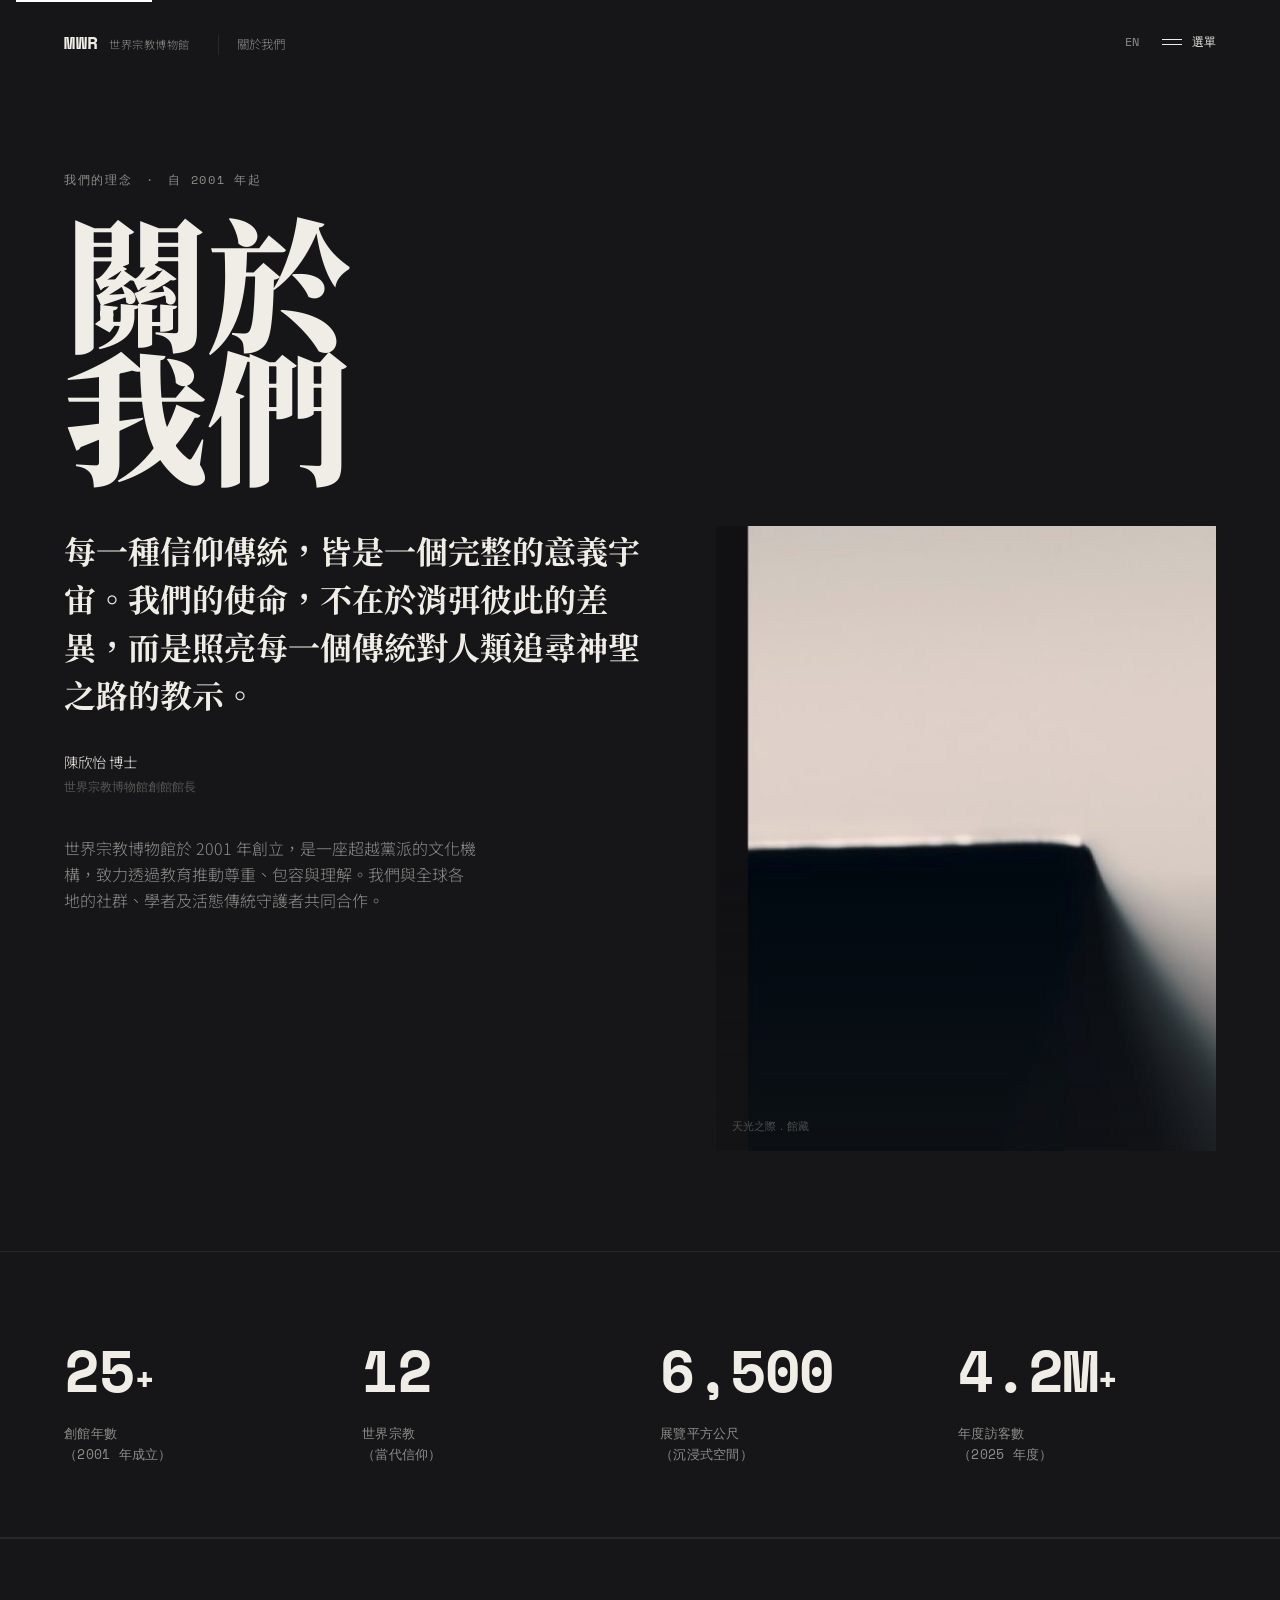
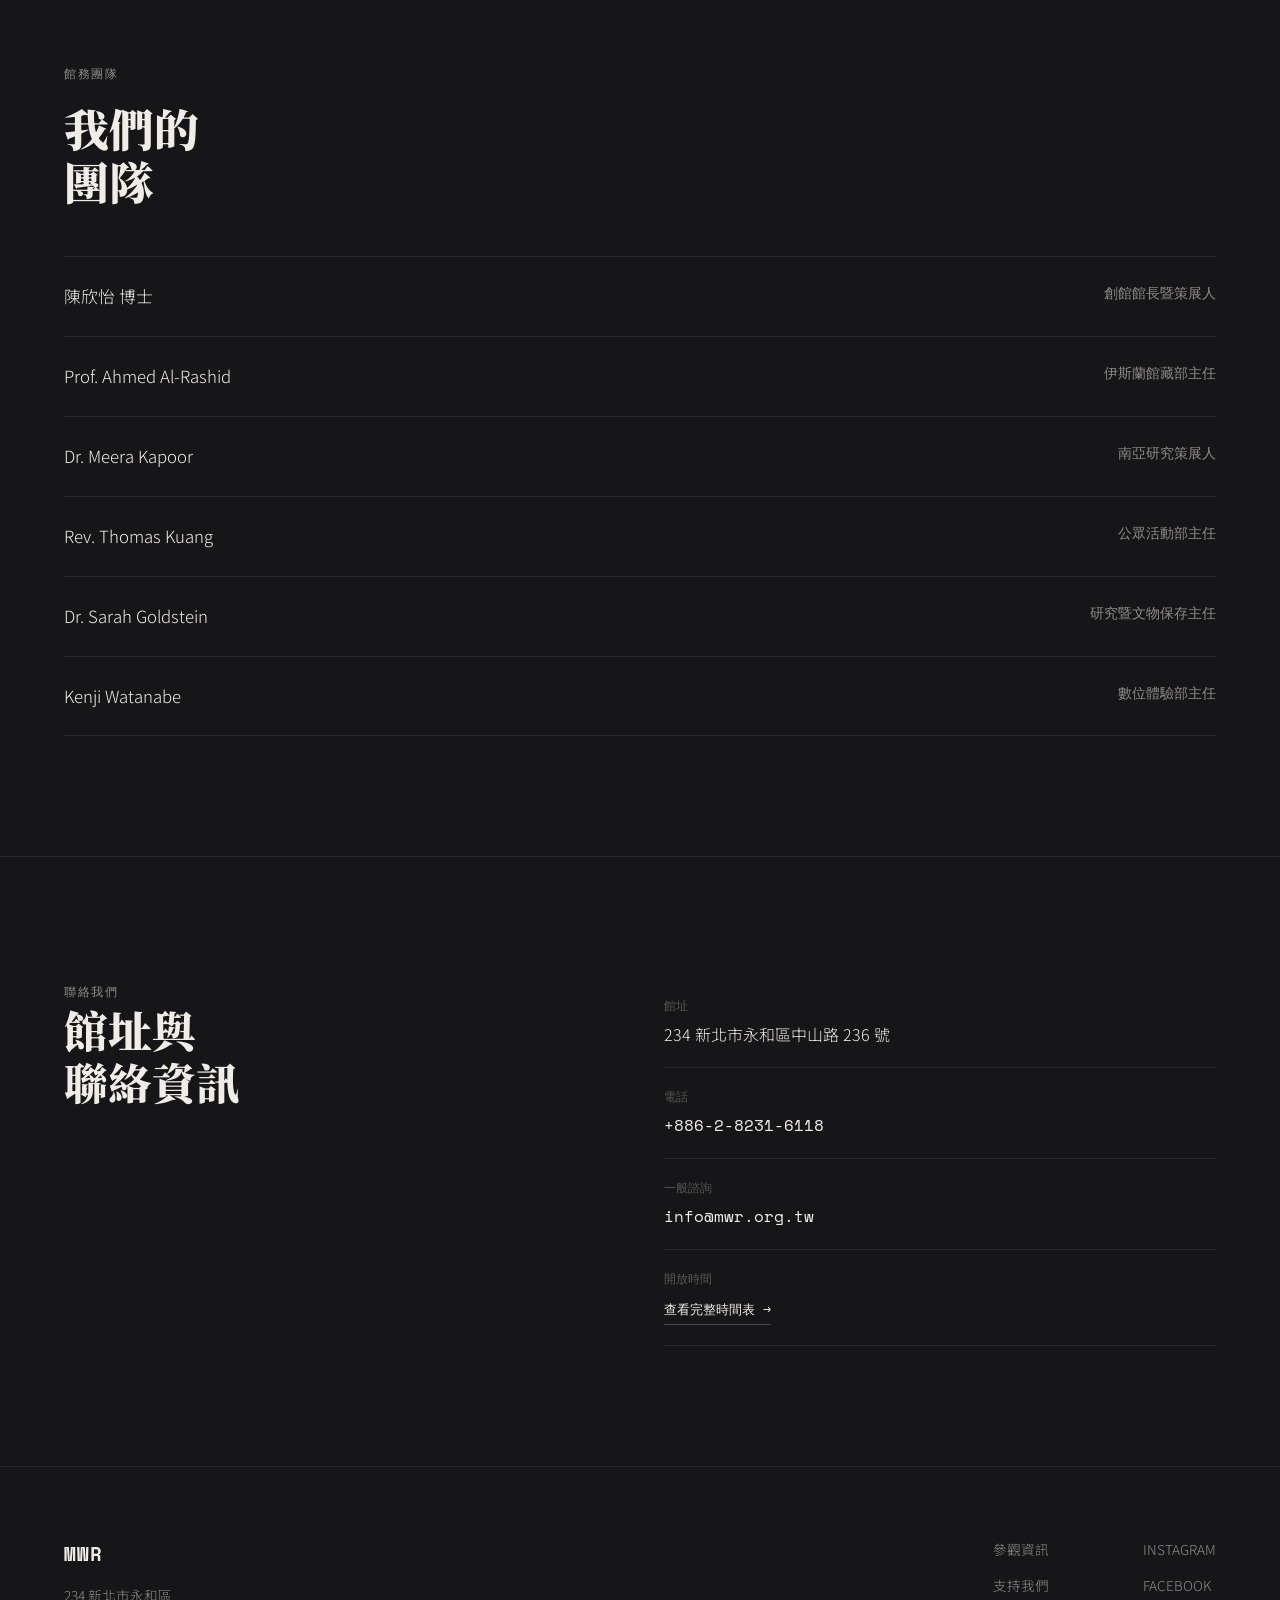
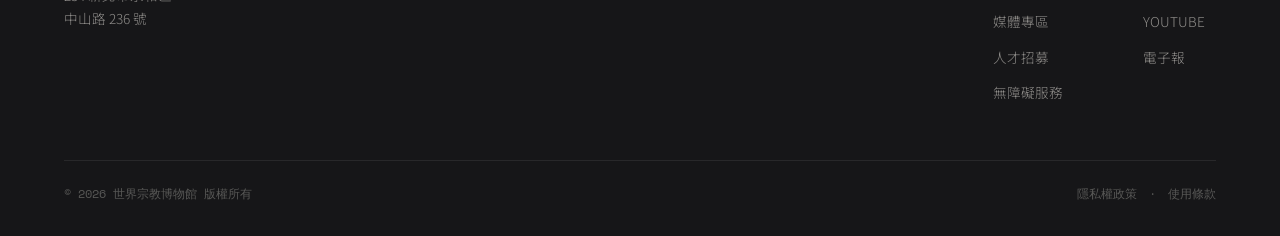
==== about.html @ 8a5e640a "Initial commit: MWR World Religions Museum site Plain HTML/CSS/JS multi-page site built from Figma m" ====
<!doctype html>
<html lang="zh-Hant">
<head>
  <meta charset="UTF-8" />
  <meta name="viewport" content="width=device-width, initial-scale=1.0" />
  <title>關於我們｜MWR 世界宗教博物館</title>
  <meta name="description" content="世界宗教博物館的理念、歷史與團隊——一座致力於跨信仰理解與教育的文化機構。" />
  <link rel="preconnect" href="https://fonts.googleapis.com" />
  <link rel="preconnect" href="https://fonts.gstatic.com" crossorigin />
  <link href="https://fonts.googleapis.com/css2?family=Noto+Serif+TC:wght@700;900&family=Noto+Sans+TC:wght@300;400;500&family=Space+Mono:wght@400;700&display=swap" rel="stylesheet" />
  <link rel="stylesheet" href="css/style.css" />
  <link rel="stylesheet" href="css/about.css" />
</head>
<body data-nav-section="about">
  <a class="skip-link" href="#main">跳至主要內容</a>

  <header class="site-header">
    <div class="brand">
      <a href="index.html" class="brand-mark">MWR</a>
      <span class="brand-sub">世界宗教博物館</span>
      <span class="crumb">關於我們</span>
    </div>
    <div class="header-actions">
      <a href="#" class="lang-toggle">EN</a>
      <button class="menu-toggle" data-menu-toggle aria-expanded="false" aria-controls="nav-overlay">
        <span class="bars"><span></span><span></span></span>
        <span>選單</span>
      </button>
    </div>
  </header>

  <div class="nav-overlay" data-nav-overlay id="nav-overlay">
    <button class="nav-overlay-close" data-nav-close>關閉 CLOSE</button>
    <div class="nav-overlay-body">
      <nav class="nav-overlay-main" aria-label="主導覽">
        <a href="visit-hours.html" data-sub="visit">參觀</a>
        <a href="exhibitions.html" data-sub="exhibitions">展覽</a>
        <a href="collection.html" data-sub="collection">館藏</a>
        <a href="about.html" data-sub="about">關於</a>
      </nav>
      <div class="nav-overlay-side">
        <div class="nav-overlay-sub" data-sub-panel></div>
        <figure class="nav-overlay-figure">
          <div class="photo nav-overlay-photo">
            <img src="assets/images/visit/interior-spiral.jpg" alt="館內東廳挑高天窗與迴旋動線" />
          </div>
          <figcaption>常設館藏．東廳</figcaption>
        </figure>
      </div>
    </div>
    <div class="nav-overlay-foot">
      <div class="social">
        <a href="#">INSTAGRAM</a>
        <a href="#">FACEBOOK</a>
        <a href="#">YOUTUBE</a>
        <a href="#">電子報</a>
      </div>
      <div class="visit-info">台灣．新北市永和區　·　週二至週日．09:00–18:00</div>
    </div>
  </div>

  <main id="main">
    <section class="page-intro">
      <div class="container">
        <span class="eyebrow">我們的理念　·　自 2001 年起</span>
        <h1 class="display-title">關於<br />我們</h1>
      </div>
    </section>

    <section class="mission-section" id="mission">
      <div class="container mission-grid">
        <div class="mission-copy">
          <p class="mission-quote">每一種信仰傳統，皆是一個完整的意義宇宙。我們的使命，不在於消弭彼此的差異，而是照亮每一個傳統對人類追尋神聖之路的教示。</p>
          <div class="mission-attribution">
            <span>陳欣怡 博士</span>
            <span class="mono">世界宗教博物館創館館長</span>
          </div>
          <p class="mission-body">世界宗教博物館於 2001 年創立，是一座超越黨派的文化機構，致力透過教育推動尊重、包容與理解。我們與全球各地的社群、學者及活態傳統守護者共同合作。</p>
        </div>
        <div class="mission-figure photo">
          <img src="assets/images/about/about-mission.jpg" alt="天光與稜線交界的抽象攝影" />
          <span class="mono mission-caption">天光之際．館藏</span>
        </div>
      </div>
    </section>

    <section class="stats-row">
      <div class="stat">
        <div class="stat-number">25<span class="stat-plus">+</span></div>
        <div class="stat-label">創館年數<br />（2001 年成立）</div>
      </div>
      <div class="stat">
        <div class="stat-number">12</div>
        <div class="stat-label">世界宗教<br />（當代信仰）</div>
      </div>
      <div class="stat">
        <div class="stat-number">6,500</div>
        <div class="stat-label">展覽平方公尺<br />（沉浸式空間）</div>
      </div>
      <div class="stat">
        <div class="stat-number">4.2M<span class="stat-plus">+</span></div>
        <div class="stat-label">年度訪客數<br />（2025 年度）</div>
      </div>
    </section>

    <section class="section team-section" id="team">
      <div class="container">
        <span class="eyebrow">館務團隊</span>
        <h2 class="section-title team-title">我們的<br />團隊</h2>
        <ul class="team-list">
          <li><span>陳欣怡 博士</span><span class="mono">創館館長暨策展人</span></li>
          <li><span>Prof. Ahmed Al-Rashid</span><span class="mono">伊斯蘭館藏部主任</span></li>
          <li><span>Dr. Meera Kapoor</span><span class="mono">南亞研究策展人</span></li>
          <li><span>Rev. Thomas Kuang</span><span class="mono">公眾活動部主任</span></li>
          <li><span>Dr. Sarah Goldstein</span><span class="mono">研究暨文物保存主任</span></li>
          <li><span>Kenji Watanabe</span><span class="mono">數位體驗部主任</span></li>
        </ul>
      </div>
    </section>

    <section class="section contact-section" id="contact">
      <div class="container contact-grid">
        <div>
          <span class="eyebrow">聯絡我們</span>
          <h2 class="section-title">館址與<br />聯絡資訊</h2>
        </div>
        <dl class="contact-list">
          <div><dt>館址</dt><dd>234 新北市永和區中山路 236 號</dd></div>
          <div><dt>電話</dt><dd class="mono">+886-2-8231-6118</dd></div>
          <div><dt>一般諮詢</dt><dd class="mono">info@mwr.org.tw</dd></div>
          <div><dt>開放時間</dt><dd><a href="visit-hours.html" class="text-link">查看完整時間表 →</a></dd></div>
        </dl>
      </div>
    </section>
  </main>

  <footer class="site-footer">
    <div class="footer-top">
      <div class="footer-brand">
        <span class="brand-mark">MWR</span>
        <address>
          234 新北市永和區<br />
          中山路 236 號
        </address>
      </div>
      <div class="footer-links">
        <div class="footer-col">
          <a href="visit-hours.html">參觀資訊</a>
          <a href="#">支持我們</a>
          <a href="#">媒體專區</a>
          <a href="#">人才招募</a>
          <a href="visit-accessibility.html">無障礙服務</a>
        </div>
        <div class="footer-col">
          <a href="#">INSTAGRAM</a>
          <a href="#">FACEBOOK</a>
          <a href="#">YOUTUBE</a>
          <a href="#">電子報</a>
        </div>
      </div>
    </div>
    <div class="footer-bottom">
      <span>© 2026 世界宗教博物館 版權所有</span>
      <span>隱私權政策　·　使用條款</span>
    </div>
  </footer>

  <script src="js/main.js"></script>
  <script src="js/reveal.js"></script>
</body>
</html>
---- css/style.css ----
/* ==========================================================================
   MWR 世界宗教博物館 — Design tokens & base
   ========================================================================== */

:root {
  --color-bg: #161618;
  --color-surface: #1d1d1f;
  --color-surface-2: #242426;
  --color-border: rgba(255, 255, 255, 0.08);
  --color-border-strong: rgba(255, 255, 255, 0.22);
  --color-text: #f0ede6;
  --color-text-dim: rgba(240, 237, 230, 0.55);
  --color-text-faint: rgba(240, 237, 230, 0.3);
  --color-accent: #ffffff;

  --font-serif: "Noto Serif TC", "Source Han Serif TC", serif;
  --font-sans: "Noto Sans TC", "Source Han Sans TC", -apple-system, sans-serif;
  --font-mono: "JetBrains Mono", "Space Mono", ui-monospace, monospace;

  --container: 1440px;
  --gutter: clamp(24px, 5vw, 96px);

  --ease: cubic-bezier(0.16, 1, 0.3, 1);
  --ease-out: cubic-bezier(0.22, 1, 0.36, 1);
}

* {
  box-sizing: border-box;
  margin: 0;
  padding: 0;
}

html {
  background: var(--color-bg);
  scroll-behavior: smooth;
}

body {
  background: var(--color-bg);
  color: var(--color-text);
  font-family: var(--font-sans);
  font-weight: 300;
  line-height: 1.6;
  -webkit-font-smoothing: antialiased;
  overflow-x: hidden;
}

img {
  display: block;
  max-width: 100%;
}

/* ---- immersive photo treatment: desaturate + darken so photography reads as
   part of the dark environment rather than a bright rectangle sitting on top ---- */

.photo {
  position: relative;
  overflow: hidden;
  background: var(--color-bg);
}

.photo img {
  width: 100%;
  height: 100%;
  object-fit: cover;
  filter: grayscale(1) contrast(1.3) brightness(0.72);
  transition: filter 2.6s var(--ease-out), transform 0.85s var(--ease-out);
  will-change: filter, transform;
}

.photo.is-revealed img {
  filter: grayscale(0) contrast(1.04) brightness(0.94);
}

.photo:hover img {
  transform: scale(1.045);
}

@media (prefers-reduced-motion: reduce) {
  .photo img {
    transition: none;
    filter: grayscale(0) contrast(1.04) brightness(0.94);
  }
}

.photo::after {
  content: "";
  position: absolute;
  inset: 0;
  pointer-events: none;
  background: linear-gradient(to top, rgba(22, 22, 24, 0.55) 0%, rgba(22, 22, 24, 0) 45%);
}

.photo-tag {
  position: absolute;
  top: 14px;
  right: 14px;
  z-index: 2;
  font-family: var(--font-mono);
  font-size: 0.62rem;
  letter-spacing: 0.16em;
  text-transform: uppercase;
  color: rgba(240, 237, 230, 0.75);
  background: rgba(22, 22, 24, 0.72);
  padding: 4px 9px;
}

a {
  color: inherit;
  text-decoration: none;
}

ul {
  list-style: none;
}

button {
  font: inherit;
  color: inherit;
  background: none;
  border: none;
  cursor: pointer;
}

.container {
  max-width: var(--container);
  margin: 0 auto;
  padding-left: var(--gutter);
  padding-right: var(--gutter);
}

.visually-hidden {
  position: absolute;
  width: 1px;
  height: 1px;
  overflow: hidden;
  clip: rect(0 0 0 0);
  white-space: nowrap;
}

.skip-link {
  position: absolute;
  top: -48px;
  left: 16px;
  background: var(--color-accent);
  color: var(--color-bg);
  padding: 12px 20px;
  z-index: 1000;
  transition: top 0.2s var(--ease);
}
.skip-link:focus {
  top: 16px;
}

:focus-visible {
  outline: 2px solid var(--color-accent);
  outline-offset: 3px;
}

@media (prefers-reduced-motion: reduce) {
  * {
    animation-duration: 0.01ms !important;
    animation-iteration-count: 1 !important;
    transition-duration: 0.01ms !important;
    scroll-behavior: auto !important;
  }
}

/* ---- eyebrow / label / mono utilities ---- */

.eyebrow {
  font-family: var(--font-mono);
  font-size: 0.75rem;
  letter-spacing: 0.14em;
  text-transform: uppercase;
  color: var(--color-text-dim);
}

.mono {
  font-family: var(--font-mono);
}

.stat-number {
  font-family: var(--font-mono);
  font-weight: 700;
  font-size: clamp(2.4rem, 5vw, 3.6rem);
  letter-spacing: -0.02em;
  color: var(--color-text);
}

.stat-label {
  font-family: var(--font-mono);
  font-size: 0.8rem;
  color: var(--color-text-dim);
  margin-top: 8px;
  letter-spacing: 0.02em;
}

/* ---- display headline (huge titles like 展覽 / 館藏) ---- */

.display-title {
  font-family: var(--font-serif);
  font-weight: 900;
  line-height: 0.92;
  letter-spacing: -0.01em;
  font-size: clamp(4.5rem, 13vw, 9rem);
}

/* ---- page intro (shared by exhibitions / collection / about / visit) ---- */

.page-intro {
  padding: 170px 0 40px;
}

.page-intro .eyebrow {
  display: block;
  margin-bottom: 24px;
}

.page-intro .display-title {
  margin-bottom: 8px;
}

.page-intro-sub {
  margin-top: 24px;
  color: var(--color-text-dim);
  font-size: 0.85rem;
}

/* ==========================================================================
   Top navigation
   ========================================================================== */

.site-header {
  position: fixed;
  top: 0;
  left: 0;
  right: 0;
  z-index: 500;
  display: flex;
  align-items: center;
  justify-content: space-between;
  padding: 28px var(--gutter);
  background: transparent;
  border-bottom: 1px solid transparent;
  backdrop-filter: none;
  transition: background-color 0.4s var(--ease), border-color 0.4s var(--ease), backdrop-filter 0.4s var(--ease);
}

.site-header.is-scrolled {
  background: rgba(22, 22, 24, 0.94);
  border-bottom-color: var(--color-border);
  backdrop-filter: blur(16px);
  -webkit-backdrop-filter: blur(16px);
}

.brand {
  display: flex;
  align-items: baseline;
  gap: 10px;
}

.brand-mark {
  font-family: var(--font-mono);
  font-weight: 700;
  font-size: 1.1rem;
  letter-spacing: 0.04em;
}

.brand-sub {
  font-size: 0.7rem;
  color: var(--color-text-dim);
  letter-spacing: 0.05em;
}

.crumb {
  margin-left: 18px;
  padding-left: 18px;
  border-left: 1px solid var(--color-border);
  font-size: 0.78rem;
  color: var(--color-text-dim);
}

.header-actions {
  display: flex;
  align-items: center;
  gap: 22px;
  font-family: var(--font-mono);
  font-size: 0.78rem;
  letter-spacing: 0.05em;
}

.lang-toggle {
  color: var(--color-text-dim);
  transition: color 0.2s var(--ease);
}
.lang-toggle:hover,
.lang-toggle:focus-visible {
  color: var(--color-text);
}

.menu-toggle {
  display: flex;
  align-items: center;
  gap: 10px;
  color: var(--color-text);
}

.menu-toggle .bars {
  display: inline-flex;
  flex-direction: column;
  gap: 4px;
  width: 20px;
}
.menu-toggle .bars span {
  height: 1px;
  background: currentColor;
  transition: transform 0.3s var(--ease), opacity 0.3s var(--ease);
}

.menu-toggle[aria-expanded="true"] .bars span:first-child {
  transform: translateY(5px) rotate(45deg);
}
.menu-toggle[aria-expanded="true"] .bars span:last-child {
  transform: translateY(-5px) rotate(-45deg);
}

/* ==========================================================================
   Full-screen nav overlay
   ========================================================================== */

.nav-overlay {
  position: fixed;
  inset: 0;
  z-index: 600;
  background: var(--color-bg);
  visibility: hidden;
  opacity: 0;
  transition: opacity 0.45s var(--ease), visibility 0.45s var(--ease);
  display: flex;
  flex-direction: column;
  justify-content: space-between;
  padding: 28px var(--gutter) 40px;
}

.nav-overlay.is-open {
  visibility: visible;
  opacity: 1;
}

.nav-overlay-close {
  position: absolute;
  top: 28px;
  right: var(--gutter);
  font-family: var(--font-mono);
  font-size: 0.78rem;
  color: var(--color-text-dim);
}
.nav-overlay-close:hover {
  color: var(--color-text);
}

.nav-overlay-body {
  display: grid;
  grid-template-columns: 1fr 1fr;
  gap: 40px;
  align-items: center;
  flex: 1;
  padding-top: 80px;
}

.nav-overlay-main {
  display: flex;
  flex-direction: column;
  gap: 4px;
}

@keyframes navItemIn {
  from { opacity: 0; transform: translateY(24px); }
  to   { opacity: 1; transform: translateY(0); }
}
@keyframes navFadeIn {
  from { opacity: 0; }
  to   { opacity: 1; }
}
@keyframes navImageIn {
  from { opacity: 0; transform: translateX(18px) scale(1.04); }
  to   { opacity: 1; transform: translateX(0) scale(1); }
}

.nav-overlay-main a {
  font-family: var(--font-serif);
  font-weight: 900;
  font-size: clamp(2.6rem, 6vw, 4.4rem);
  line-height: 1.18;
  color: var(--color-text-faint);
  transition: color 0.25s var(--ease);
  width: fit-content;
  opacity: 0;
}

.nav-overlay.is-open .nav-overlay-main a {
  animation: navItemIn 700ms var(--ease-out) both;
}
.nav-overlay.is-open .nav-overlay-main a:nth-child(1) { animation-delay: 80ms; }
.nav-overlay.is-open .nav-overlay-main a:nth-child(2) { animation-delay: 150ms; }
.nav-overlay.is-open .nav-overlay-main a:nth-child(3) { animation-delay: 220ms; }
.nav-overlay.is-open .nav-overlay-main a:nth-child(4) { animation-delay: 290ms; }

.nav-overlay-main a:hover,
.nav-overlay-main a:focus-visible,
.nav-overlay-main a.is-active {
  color: var(--color-text);
}

.nav-overlay-side {
  display: grid;
  grid-template-columns: 1fr auto;
  gap: 32px;
  align-items: start;
}

.nav-overlay-sub {
  display: flex;
  flex-direction: column;
  gap: 20px;
}
.nav-overlay-sub.is-swapping {
  animation: navFadeIn 260ms ease-out both;
}

.nav-overlay-sub .sub-heading {
  font-family: var(--font-mono);
  font-size: 0.72rem;
  color: var(--color-text-faint);
  letter-spacing: 0.08em;
  margin-bottom: 4px;
}

.nav-overlay-sub a {
  font-size: 1.05rem;
  color: var(--color-text-dim);
  transition: color 0.2s var(--ease);
}
.nav-overlay-sub a:hover,
.nav-overlay-sub a:focus-visible {
  color: var(--color-text);
}

.nav-overlay-figure {
  width: 220px;
  opacity: 0;
}
.nav-overlay.is-open .nav-overlay-figure {
  animation: navImageIn 900ms var(--ease-out) 80ms both;
}
.nav-overlay-photo {
  aspect-ratio: 3/4;
}
.nav-overlay-figure figcaption {
  font-family: var(--font-mono);
  font-size: 0.68rem;
  color: var(--color-text-faint);
  margin-top: 8px;
}

.nav-overlay-foot {
  display: flex;
  justify-content: space-between;
  align-items: center;
  border-top: 1px solid var(--color-border);
  padding-top: 20px;
  font-family: var(--font-mono);
  font-size: 0.75rem;
  color: var(--color-text-dim);
  opacity: 0;
}
.nav-overlay.is-open .nav-overlay-foot {
  animation: navFadeIn 500ms ease-out 400ms both;
}

.nav-overlay-foot .social {
  display: flex;
  gap: 24px;
}
.nav-overlay-foot .social a:hover {
  color: var(--color-text);
}

body.nav-open {
  overflow: hidden;
}

@media (max-width: 900px) {
  .nav-overlay-body {
    grid-template-columns: 1fr;
    padding-top: 100px;
    gap: 32px;
  }
  .nav-overlay-side {
    grid-template-columns: 1fr;
  }
  .nav-overlay-figure {
    display: none;
  }
}

/* ==========================================================================
   Buttons
   ========================================================================== */

.btn {
  display: inline-flex;
  align-items: center;
  gap: 10px;
  font-family: var(--font-mono);
  font-size: 0.8rem;
  letter-spacing: 0.03em;
  padding: 15px 26px;
  border: 1px solid var(--color-border-strong);
  transition: background 0.25s var(--ease), color 0.25s var(--ease), border-color 0.25s var(--ease);
}

.btn-primary {
  background: var(--color-text);
  color: var(--color-bg);
  border-color: var(--color-text);
}
.btn-primary:hover,
.btn-primary:focus-visible {
  background: transparent;
  color: var(--color-text);
}

.btn-ghost {
  color: var(--color-text-dim);
}
.btn-ghost:hover,
.btn-ghost:focus-visible {
  color: var(--color-text);
  border-color: var(--color-text);
}

.text-link {
  display: inline-flex;
  align-items: center;
  gap: 8px;
  font-family: var(--font-mono);
  font-size: 0.8rem;
  border-bottom: 1px solid var(--color-border-strong);
  padding-bottom: 4px;
  transition: border-color 0.2s var(--ease), color 0.2s var(--ease);
}
.text-link:hover,
.text-link:focus-visible {
  border-color: var(--color-text);
}

/* ==========================================================================
   Sections / footer (shared across pages)
   ========================================================================== */

main {
  padding-top: 0;
}

.section {
  padding: 120px 0;
  border-top: 1px solid var(--color-border);
}

.section-head {
  display: flex;
  justify-content: space-between;
  align-items: flex-end;
  gap: 24px;
  margin-bottom: 56px;
}

.section-title {
  font-family: var(--font-serif);
  font-weight: 900;
  font-size: clamp(1.9rem, 3.4vw, 2.8rem);
  line-height: 1.2;
}

.stats-row {
  display: grid;
  grid-template-columns: repeat(auto-fit, minmax(160px, 1fr));
  gap: 40px;
  max-width: var(--container);
  margin: 0 auto;
  padding: 72px var(--gutter);
  border-top: 1px solid var(--color-border);
  border-bottom: 1px solid var(--color-border);
}

.site-footer {
  padding: 72px var(--gutter) 32px;
  border-top: 1px solid var(--color-border);
}

.footer-top {
  display: flex;
  flex-wrap: wrap;
  justify-content: space-between;
  gap: 48px;
  max-width: var(--container);
  margin: 0 auto 56px;
}

.footer-brand .brand-mark {
  font-size: 1.2rem;
}
.footer-brand address {
  font-style: normal;
  font-size: 0.85rem;
  color: var(--color-text-dim);
  margin-top: 14px;
  line-height: 1.7;
}

.footer-links {
  display: flex;
  gap: 80px;
  flex-wrap: wrap;
}

.footer-col {
  display: flex;
  flex-direction: column;
  gap: 14px;
  font-size: 0.85rem;
}
.footer-col a {
  color: var(--color-text-dim);
  transition: color 0.2s var(--ease);
}
.footer-col a:hover {
  color: var(--color-text);
}

.footer-bottom {
  max-width: var(--container);
  margin: 0 auto;
  padding-top: 24px;
  border-top: 1px solid var(--color-border);
  display: flex;
  justify-content: space-between;
  flex-wrap: wrap;
  gap: 12px;
  font-family: var(--font-mono);
  font-size: 0.72rem;
  color: var(--color-text-faint);
}

@media (max-width: 720px) {
  .section {
    padding: 80px 0;
  }
  .section-head {
    flex-direction: column;
    align-items: flex-start;
  }
  .footer-top {
    flex-direction: column;
  }
}
---- css/about.css ----
.mission-section {
  padding-bottom: 100px;
}

.mission-grid {
  display: grid;
  grid-template-columns: 1fr 0.85fr;
  gap: 64px;
  align-items: start;
}

.mission-quote {
  font-family: var(--font-serif);
  font-weight: 700;
  font-size: clamp(1.5rem, 2.6vw, 2rem);
  line-height: 1.5;
  max-width: 34ch;
}

.mission-attribution {
  display: flex;
  flex-direction: column;
  gap: 4px;
  margin: 32px 0 40px;
  font-size: 0.9rem;
}
.mission-attribution .mono {
  color: var(--color-text-faint);
  font-size: 0.75rem;
}

.mission-body {
  color: var(--color-text-dim);
  max-width: 46ch;
}

.mission-figure {
  position: relative;
  aspect-ratio: 4/5;
  overflow: hidden;
}
.mission-figure img {
  width: 100%;
  height: 100%;
  object-fit: cover;
}
.mission-caption {
  position: absolute;
  left: 16px;
  bottom: 16px;
  font-size: 0.68rem;
  color: var(--color-text-dim);
}

.stat-plus {
  font-size: 0.6em;
}

.team-title {
  margin: 16px 0 48px;
  font-size: clamp(2rem, 3.6vw, 2.8rem);
}

.team-list {
  border-top: 1px solid var(--color-border);
}
.team-list li {
  display: flex;
  justify-content: space-between;
  gap: 24px;
  padding: 26px 0;
  border-bottom: 1px solid var(--color-border);
  font-size: 1.05rem;
}
.team-list .mono {
  color: var(--color-text-dim);
  font-size: 0.85rem;
}

.contact-grid {
  display: grid;
  grid-template-columns: 1fr 1fr;
  gap: 48px;
}

.contact-list div {
  padding: 20px 0;
  border-bottom: 1px solid var(--color-border);
}
.contact-list dt {
  font-family: var(--font-mono);
  font-size: 0.72rem;
  color: var(--color-text-faint);
  margin-bottom: 6px;
}
.contact-list dd {
  font-size: 1rem;
}

@media (max-width: 900px) {
  .mission-grid,
  .contact-grid {
    grid-template-columns: 1fr;
  }
  .team-list li {
    flex-direction: column;
    gap: 6px;
  }
}
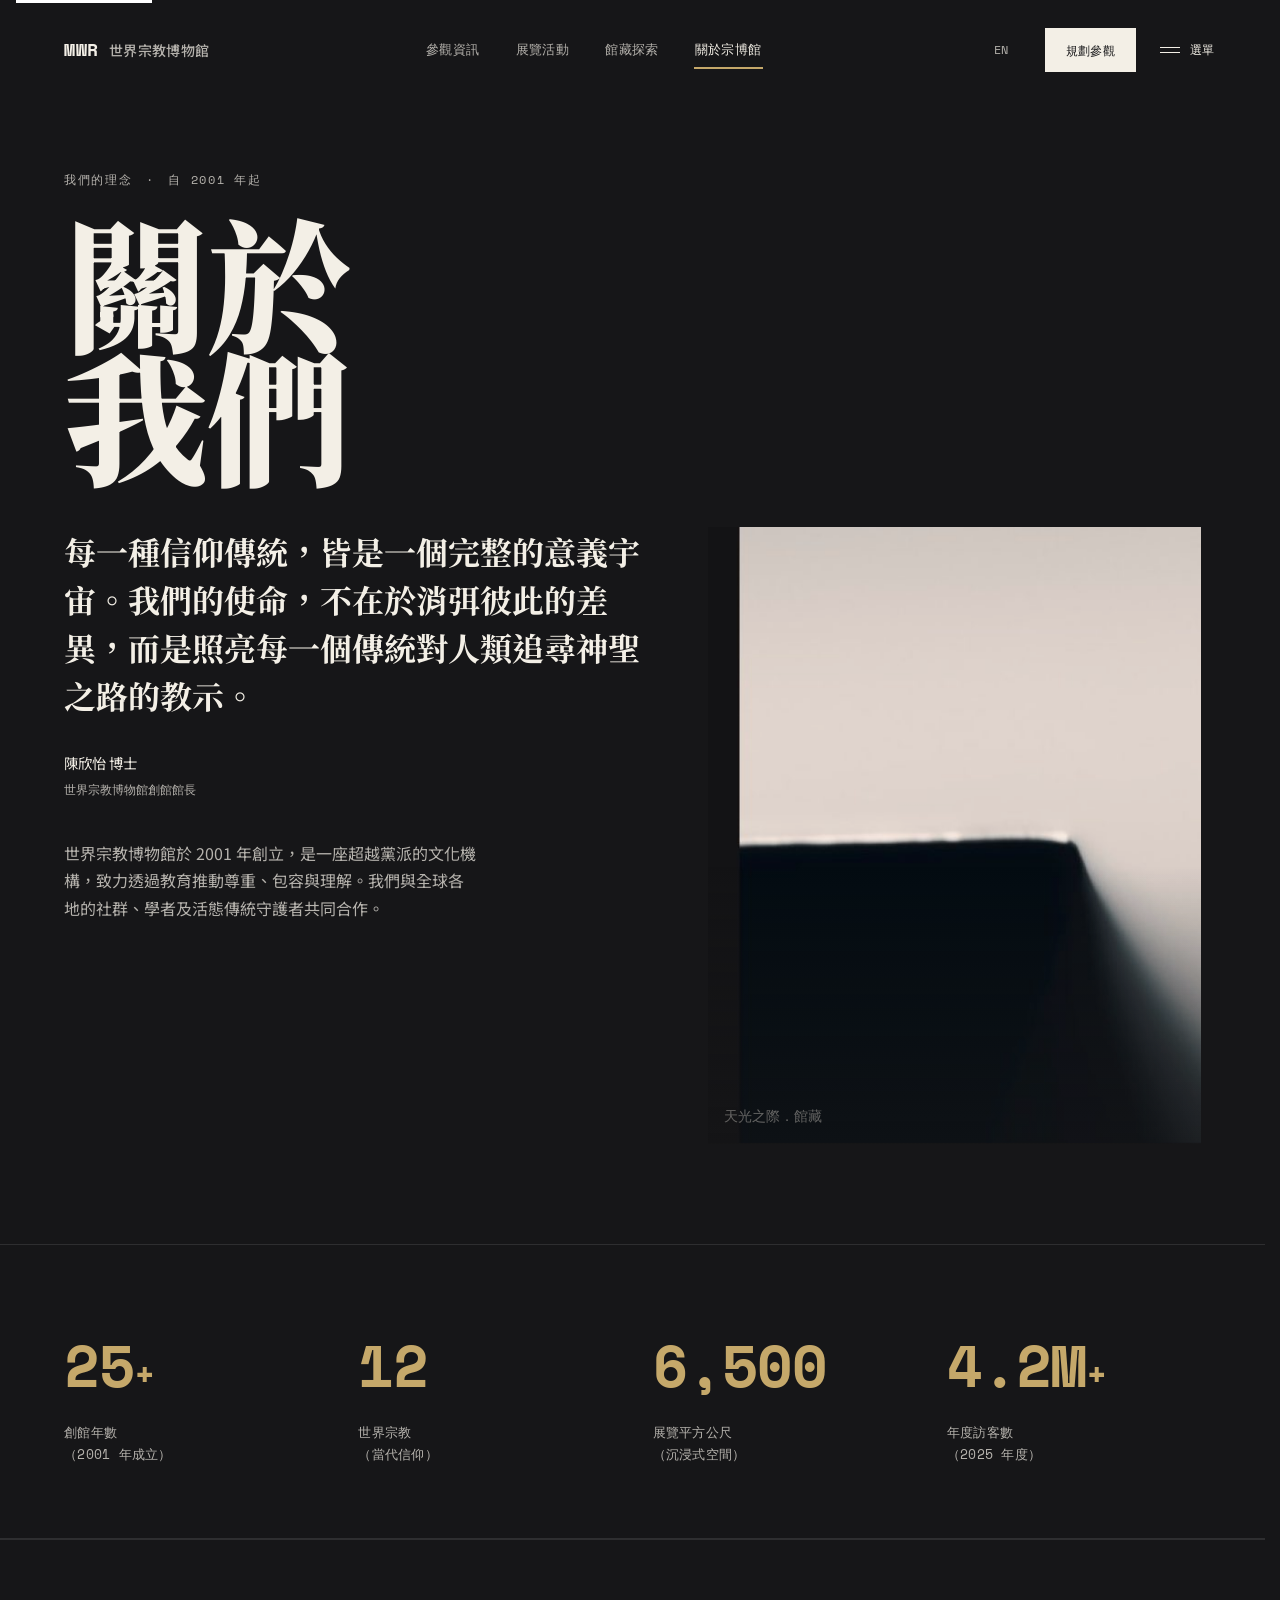
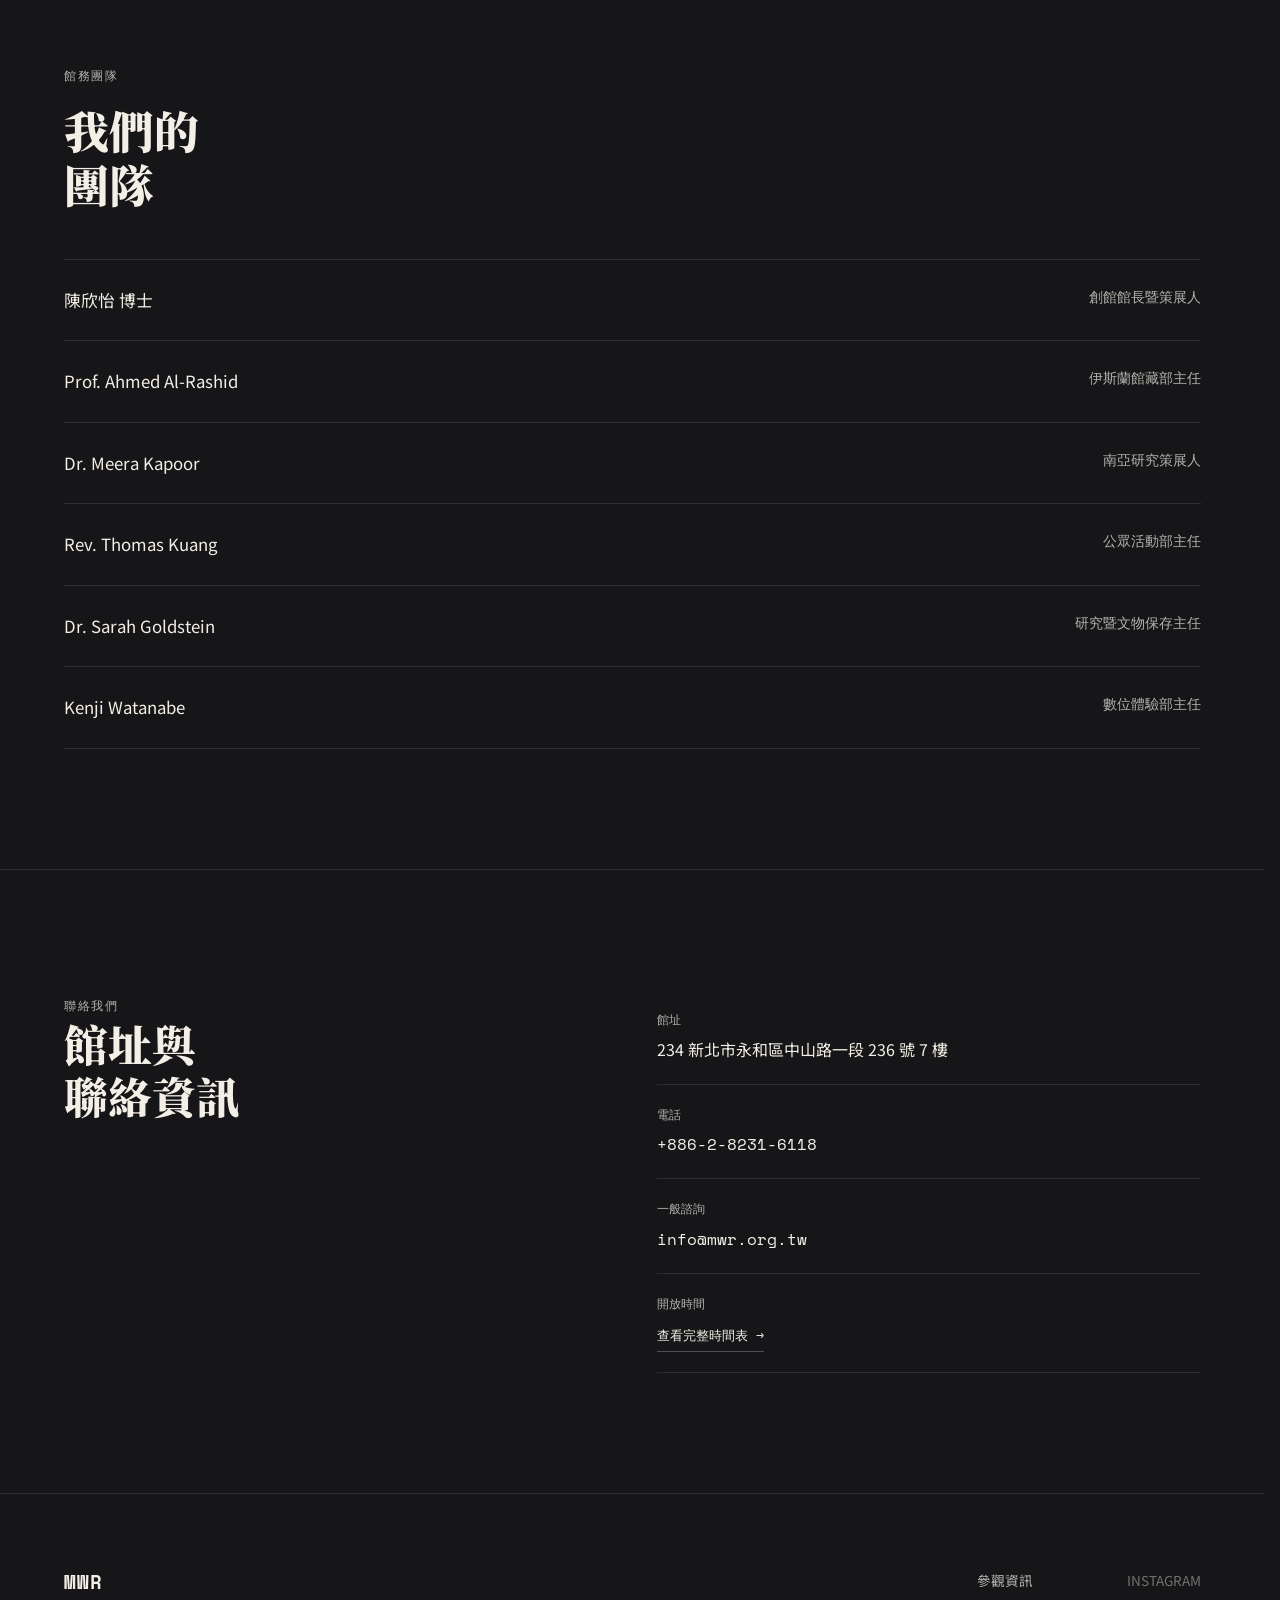
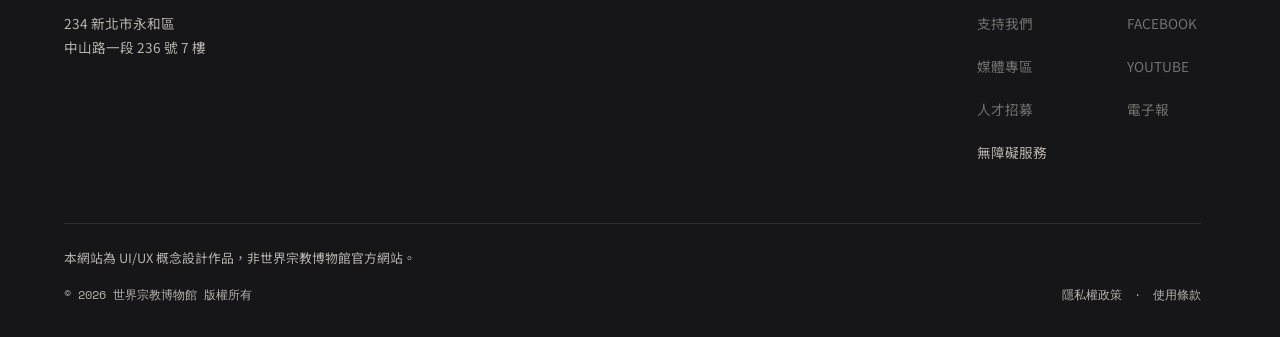
==== commit ec201b89: "Redesign UX/accessibility overhaul: header, hero, nav IA, carousel, tables Rebuilds the site as a fu" ====
--- a/about.html
+++ b/about.html
@@ -2,6 +2,9 @@
 <html lang="zh-Hant">
 <head>
   <meta charset="UTF-8" />
+  <script>
+    document.documentElement.setAttribute("data-lang", localStorage.getItem("mwr-lang") || "zh");
+  </script>
   <meta name="viewport" content="width=device-width, initial-scale=1.0" />
   <title>關於我們｜MWR 世界宗教博物館</title>
   <meta name="description" content="世界宗教博物館的理念、歷史與團隊——一座致力於跨信仰理解與教育的文化機構。" />
@@ -11,32 +14,44 @@
   <link rel="stylesheet" href="css/style.css" />
   <link rel="stylesheet" href="css/about.css" />
 </head>
-<body data-nav-section="about">
-  <a class="skip-link" href="#main">跳至主要內容</a>
+<body data-nav-section="about" data-title-key="title.about" data-desc-key="desc.about">
+  <a class="skip-link" href="#main" data-i18n="a11y.skip">跳至主要內容</a>
 
   <header class="site-header">
-    <div class="brand">
-      <a href="index.html" class="brand-mark">MWR</a>
-      <span class="brand-sub">世界宗教博物館</span>
-      <span class="crumb">關於我們</span>
-    </div>
+    <a href="index.html" class="brand" data-i18n-aria="brand.aria" aria-label="世界宗教博物館首頁">
+      <span class="brand-mark">MWR</span>
+      <span class="brand-sub" data-i18n="brand.sub">世界宗教博物館</span>
+      <span class="crumb" data-i18n="crumb.about">關於我們</span>
+    </a>
+
+    <nav class="primary-nav" aria-label="主要導覽">
+      <a href="visit-hours.html" class="primary-nav-link" data-nav-target="visit" data-i18n="primarynav.visit">參觀資訊</a>
+      <a href="exhibitions.html" class="primary-nav-link" data-nav-target="exhibitions" data-i18n="primarynav.exhibitions">展覽活動</a>
+      <a href="collection.html" class="primary-nav-link" data-nav-target="collection" data-i18n="primarynav.collection">館藏探索</a>
+      <a href="about.html" class="primary-nav-link" data-nav-target="about" data-i18n="primarynav.about">關於宗博館</a>
+    </nav>
+
     <div class="header-actions">
-      <a href="#" class="lang-toggle">EN</a>
-      <button class="menu-toggle" data-menu-toggle aria-expanded="false" aria-controls="nav-overlay">
+      <button type="button" class="lang-toggle" aria-label="切換為英文" title="切換為英文">EN</button>
+      <a href="visit-hours.html" class="btn btn-primary btn-compact header-cta" data-i18n="home.hero.cta1">規劃參觀</a>
+      <button class="menu-toggle" data-menu-toggle aria-expanded="false" aria-controls="nav-overlay" aria-label="開啟導覽選單">
         <span class="bars"><span></span><span></span></span>
-        <span>選單</span>
+        <span data-i18n="nav.menu">選單</span>
       </button>
     </div>
   </header>
 
-  <div class="nav-overlay" data-nav-overlay id="nav-overlay">
-    <button class="nav-overlay-close" data-nav-close>關閉 CLOSE</button>
+  <div class="nav-overlay" data-nav-overlay id="nav-overlay" role="dialog" aria-modal="true" data-i18n-aria="nav.dialogLabel" aria-label="主要導覽選單">
+    <button class="nav-overlay-close" data-nav-close data-i18n-aria="nav.close" aria-label="關閉選單">
+      <span class="bars is-x"><span></span><span></span></span>
+      <span data-i18n="nav.close">關閉</span>
+    </button>
     <div class="nav-overlay-body">
       <nav class="nav-overlay-main" aria-label="主導覽">
-        <a href="visit-hours.html" data-sub="visit">參觀</a>
-        <a href="exhibitions.html" data-sub="exhibitions">展覽</a>
-        <a href="collection.html" data-sub="collection">館藏</a>
-        <a href="about.html" data-sub="about">關於</a>
+        <a href="visit-hours.html" data-sub="visit" data-i18n="nav.link.visit">參觀</a>
+        <a href="exhibitions.html" data-sub="exhibitions" data-i18n="nav.link.exhibitions">展覽</a>
+        <a href="collection.html" data-sub="collection" data-i18n="nav.link.collection">館藏</a>
+        <a href="about.html" data-sub="about" data-i18n="nav.link.about">關於</a>
       </nav>
       <div class="nav-overlay-side">
         <div class="nav-overlay-sub" data-sub-panel></div>
@@ -44,42 +59,42 @@
           <div class="photo nav-overlay-photo">
             <img src="assets/images/visit/interior-spiral.jpg" alt="館內東廳挑高天窗與迴旋動線" />
           </div>
-          <figcaption>常設館藏．東廳</figcaption>
+          <figcaption data-i18n="nav.figcaption">常設館藏．東廳</figcaption>
         </figure>
       </div>
     </div>
     <div class="nav-overlay-foot">
       <div class="social">
-        <a href="#">INSTAGRAM</a>
-        <a href="#">FACEBOOK</a>
-        <a href="#">YOUTUBE</a>
-        <a href="#">電子報</a>
+        <span class="is-disabled" aria-disabled="true" data-i18n-title="misc.conceptOnly" title="Concept feature">INSTAGRAM</span>
+        <span class="is-disabled" aria-disabled="true" data-i18n-title="misc.conceptOnly" title="Concept feature">FACEBOOK</span>
+        <span class="is-disabled" aria-disabled="true" data-i18n-title="misc.conceptOnly" title="Concept feature">YOUTUBE</span>
+        <span class="is-disabled" aria-disabled="true" data-i18n="nav.newsletter" data-i18n-title="misc.conceptOnly" title="Concept feature">電子報</span>
       </div>
-      <div class="visit-info">台灣．新北市永和區　·　週二至週日．09:00–18:00</div>
+      <div class="visit-info" data-i18n="nav.visitinfo">台灣．新北市永和區　·　週二至週日．10:00–17:00，週一休館</div>
     </div>
   </div>
 
   <main id="main">
     <section class="page-intro">
       <div class="container">
-        <span class="eyebrow">我們的理念　·　自 2001 年起</span>
-        <h1 class="display-title">關於<br />我們</h1>
+        <span class="eyebrow" data-i18n="about.eyebrow">我們的理念　·　自 2001 年起</span>
+        <h1 class="display-title" data-i18n="about.title">關於<br />我們</h1>
       </div>
     </section>
 
     <section class="mission-section" id="mission">
       <div class="container mission-grid">
         <div class="mission-copy">
-          <p class="mission-quote">每一種信仰傳統，皆是一個完整的意義宇宙。我們的使命，不在於消弭彼此的差異，而是照亮每一個傳統對人類追尋神聖之路的教示。</p>
+          <p class="mission-quote" data-i18n="about.quote">每一種信仰傳統，皆是一個完整的意義宇宙。我們的使命，不在於消弭彼此的差異，而是照亮每一個傳統對人類追尋神聖之路的教示。</p>
           <div class="mission-attribution">
-            <span>陳欣怡 博士</span>
-            <span class="mono">世界宗教博物館創館館長</span>
+            <span data-i18n="about.attribution.name">陳欣怡 博士</span>
+            <span class="mono" data-i18n="about.attribution.title">世界宗教博物館創館館長</span>
           </div>
-          <p class="mission-body">世界宗教博物館於 2001 年創立，是一座超越黨派的文化機構，致力透過教育推動尊重、包容與理解。我們與全球各地的社群、學者及活態傳統守護者共同合作。</p>
+          <p class="mission-body" data-i18n="about.body">世界宗教博物館於 2001 年創立，是一座超越黨派的文化機構，致力透過教育推動尊重、包容與理解。我們與全球各地的社群、學者及活態傳統守護者共同合作。</p>
         </div>
         <div class="mission-figure photo">
           <img src="assets/images/about/about-mission.jpg" alt="天光與稜線交界的抽象攝影" />
-          <span class="mono mission-caption">天光之際．館藏</span>
+          <span class="mono mission-caption" data-i18n="about.missioncaption">天光之際．館藏</span>
         </div>
       </div>
     </section>
@@ -87,33 +102,33 @@
     <section class="stats-row">
       <div class="stat">
         <div class="stat-number">25<span class="stat-plus">+</span></div>
-        <div class="stat-label">創館年數<br />（2001 年成立）</div>
+        <div class="stat-label" data-i18n="about.stat1.label">創館年數<br />（2001 年成立）</div>
       </div>
       <div class="stat">
         <div class="stat-number">12</div>
-        <div class="stat-label">世界宗教<br />（當代信仰）</div>
+        <div class="stat-label" data-i18n="about.stat2.label">世界宗教<br />（當代信仰）</div>
       </div>
       <div class="stat">
         <div class="stat-number">6,500</div>
-        <div class="stat-label">展覽平方公尺<br />（沉浸式空間）</div>
+        <div class="stat-label" data-i18n="about.stat3.label">展覽平方公尺<br />（沉浸式空間）</div>
       </div>
       <div class="stat">
         <div class="stat-number">4.2M<span class="stat-plus">+</span></div>
-        <div class="stat-label">年度訪客數<br />（2025 年度）</div>
+        <div class="stat-label" data-i18n="about.stat4.label">年度訪客數<br />（2025 年度）</div>
       </div>
     </section>
 
     <section class="section team-section" id="team">
       <div class="container">
-        <span class="eyebrow">館務團隊</span>
-        <h2 class="section-title team-title">我們的<br />團隊</h2>
+        <span class="eyebrow" data-i18n="about.team.eyebrow">館務團隊</span>
+        <h2 class="section-title team-title" data-i18n="about.team.title">我們的<br />團隊</h2>
         <ul class="team-list">
-          <li><span>陳欣怡 博士</span><span class="mono">創館館長暨策展人</span></li>
-          <li><span>Prof. Ahmed Al-Rashid</span><span class="mono">伊斯蘭館藏部主任</span></li>
-          <li><span>Dr. Meera Kapoor</span><span class="mono">南亞研究策展人</span></li>
-          <li><span>Rev. Thomas Kuang</span><span class="mono">公眾活動部主任</span></li>
-          <li><span>Dr. Sarah Goldstein</span><span class="mono">研究暨文物保存主任</span></li>
-          <li><span>Kenji Watanabe</span><span class="mono">數位體驗部主任</span></li>
+          <li><span data-i18n="about.team1.name">陳欣怡 博士</span><span class="mono" data-i18n="about.team1.role">創館館長暨策展人</span></li>
+          <li><span>Prof. Ahmed Al-Rashid</span><span class="mono" data-i18n="about.team2.role">伊斯蘭館藏部主任</span></li>
+          <li><span>Dr. Meera Kapoor</span><span class="mono" data-i18n="about.team3.role">南亞研究策展人</span></li>
+          <li><span>Rev. Thomas Kuang</span><span class="mono" data-i18n="about.team4.role">公眾活動部主任</span></li>
+          <li><span>Dr. Sarah Goldstein</span><span class="mono" data-i18n="about.team5.role">研究暨文物保存主任</span></li>
+          <li><span>Kenji Watanabe</span><span class="mono" data-i18n="about.team6.role">數位體驗部主任</span></li>
         </ul>
       </div>
     </section>
@@ -121,14 +136,14 @@
     <section class="section contact-section" id="contact">
       <div class="container contact-grid">
         <div>
-          <span class="eyebrow">聯絡我們</span>
-          <h2 class="section-title">館址與<br />聯絡資訊</h2>
+          <span class="eyebrow" data-i18n="about.contact.eyebrow">聯絡我們</span>
+          <h2 class="section-title" data-i18n="about.contact.title">館址與<br />聯絡資訊</h2>
         </div>
         <dl class="contact-list">
-          <div><dt>館址</dt><dd>234 新北市永和區中山路 236 號</dd></div>
-          <div><dt>電話</dt><dd class="mono">+886-2-8231-6118</dd></div>
-          <div><dt>一般諮詢</dt><dd class="mono">info@mwr.org.tw</dd></div>
-          <div><dt>開放時間</dt><dd><a href="visit-hours.html" class="text-link">查看完整時間表 →</a></dd></div>
+          <div><dt data-i18n="about.contact.addrlabel">館址</dt><dd data-i18n="about.contact.addrvalue">234 新北市永和區中山路一段 236 號 7 樓</dd></div>
+          <div><dt data-i18n="about.contact.phonelabel">電話</dt><dd class="mono">+886-2-8231-6118</dd></div>
+          <div><dt data-i18n="about.contact.emaillabel">一般諮詢</dt><dd class="mono">info@mwr.org.tw</dd></div>
+          <div><dt data-i18n="about.contact.hourslabel">開放時間</dt><dd><a href="visit-hours.html" class="text-link" data-i18n="about.contact.hourscta">查看完整時間表 →</a></dd></div>
         </dl>
       </div>
     </section>
@@ -138,33 +153,34 @@
     <div class="footer-top">
       <div class="footer-brand">
         <span class="brand-mark">MWR</span>
-        <address>
-          234 新北市永和區<br />
-          中山路 236 號
-        </address>
+        <address data-i18n="footer.address">234 新北市永和區<br />中山路一段 236 號 7 樓</address>
       </div>
       <div class="footer-links">
         <div class="footer-col">
-          <a href="visit-hours.html">參觀資訊</a>
-          <a href="#">支持我們</a>
-          <a href="#">媒體專區</a>
-          <a href="#">人才招募</a>
-          <a href="visit-accessibility.html">無障礙服務</a>
+          <a href="visit-hours.html" data-i18n="footer.visitinfo">參觀資訊</a>
+          <span class="is-disabled" aria-disabled="true" data-i18n="footer.support" data-i18n-title="misc.conceptOnly" title="Concept feature">支持我們</span>
+          <span class="is-disabled" aria-disabled="true" data-i18n="footer.press" data-i18n-title="misc.conceptOnly" title="Concept feature">媒體專區</span>
+          <span class="is-disabled" aria-disabled="true" data-i18n="footer.careers" data-i18n-title="misc.conceptOnly" title="Concept feature">人才招募</span>
+          <a href="visit-accessibility.html" data-i18n="footer.accessibility">無障礙服務</a>
         </div>
         <div class="footer-col">
-          <a href="#">INSTAGRAM</a>
-          <a href="#">FACEBOOK</a>
-          <a href="#">YOUTUBE</a>
-          <a href="#">電子報</a>
+          <span class="is-disabled" aria-disabled="true" data-i18n-title="misc.conceptOnly" title="Concept feature">INSTAGRAM</span>
+          <span class="is-disabled" aria-disabled="true" data-i18n-title="misc.conceptOnly" title="Concept feature">FACEBOOK</span>
+          <span class="is-disabled" aria-disabled="true" data-i18n-title="misc.conceptOnly" title="Concept feature">YOUTUBE</span>
+          <span class="is-disabled" aria-disabled="true" data-i18n="footer.newsletter" data-i18n-title="misc.conceptOnly" title="Concept feature">電子報</span>
         </div>
       </div>
     </div>
     <div class="footer-bottom">
-      <span>© 2026 世界宗教博物館 版權所有</span>
-      <span>隱私權政策　·　使用條款</span>
+      <p class="footer-disclaimer" data-i18n="footer.disclaimer">本網站為 UI/UX 概念設計作品，非世界宗教博物館官方網站。</p>
+      <div class="footer-bottom-row">
+        <span data-i18n="footer.copyright">© 2026 世界宗教博物館 版權所有</span>
+        <span data-i18n="footer.legal">隱私權政策　·　使用條款</span>
+      </div>
     </div>
   </footer>
 
+  <script src="js/i18n.js"></script>
   <script src="js/main.js"></script>
   <script src="js/reveal.js"></script>
 </body>
--- a/css/style.css
+++ b/css/style.css
@@ -6,12 +6,29 @@
   --color-bg: #161618;
   --color-surface: #1d1d1f;
   --color-surface-2: #242426;
-  --color-border: rgba(255, 255, 255, 0.08);
-  --color-border-strong: rgba(255, 255, 255, 0.22);
-  --color-text: #f0ede6;
-  --color-text-dim: rgba(240, 237, 230, 0.55);
-  --color-text-faint: rgba(240, 237, 230, 0.3);
+  --color-border: rgba(255, 255, 255, 0.1);
+  --color-border-strong: rgba(255, 255, 255, 0.24);
+
+  /* Text: every tier at or above WCAG AA 4.5:1 against --color-bg, except
+     -disabled which is reserved for genuinely inactive demo elements (WCAG
+     exempts disabled controls from contrast requirements). Verified via
+     the sRGB relative-luminance formula, not eyeballed:
+       text 100%      -> 15.75:1
+       secondary 72%   -> 8.56:1
+       muted 58%       -> 5.96:1
+       disabled 42%    -> 3.72:1 (large-text tier only, never body copy) */
+  --color-text: #f3efe6;
+  --color-text-secondary: rgba(243, 239, 230, 0.72);
+  --color-text-muted: rgba(243, 239, 230, 0.58);
+  --color-text-disabled: rgba(243, 239, 230, 0.42);
   --color-accent: #ffffff;
+
+  /* Cultural accent palette — used sparingly, one dominant accent per page.
+     Never combine all three at once. */
+  --color-gold: #c5a86a;
+  --color-terracotta: #a86248;
+  --color-mineral-blue: #657b86;
+  --color-warm-white: #f3efe6;
 
   --font-serif: "Noto Serif TC", "Source Han Serif TC", serif;
   --font-sans: "Noto Sans TC", "Source Han Sans TC", -apple-system, sans-serif;
@@ -35,14 +52,29 @@
   scroll-behavior: smooth;
 }
 
+html {
+  font-size: 100%; /* 16px base */
+  /* Reserves the scrollbar's width permanently so that locking scroll while
+     the nav overlay is open (body.nav-open { overflow: hidden }) doesn't
+     remove the scrollbar and shift all fixed-position content (header,
+     hero, etc.) rightward by its width when the overlay opens. */
+  scrollbar-gutter: stable;
+}
+
 body {
   background: var(--color-bg);
   color: var(--color-text);
   font-family: var(--font-sans);
-  font-weight: 300;
-  line-height: 1.6;
+  font-weight: 400;
+  font-size: 1rem;
+  line-height: 1.7;
   -webkit-font-smoothing: antialiased;
   overflow-x: hidden;
+}
+
+p {
+  font-size: 1rem;
+  line-height: 1.7;
 }
 
 img {
@@ -63,23 +95,23 @@
   width: 100%;
   height: 100%;
   object-fit: cover;
-  filter: grayscale(1) contrast(1.3) brightness(0.72);
-  transition: filter 2.6s var(--ease-out), transform 0.85s var(--ease-out);
+  filter: grayscale(0.62) contrast(1.22) brightness(0.78);
+  transition: filter 2.4s var(--ease-out), transform 0.85s var(--ease-out);
   will-change: filter, transform;
 }
 
 .photo.is-revealed img {
-  filter: grayscale(0) contrast(1.04) brightness(0.94);
+  filter: grayscale(0.12) contrast(1.02) brightness(0.96);
 }
 
 .photo:hover img {
-  transform: scale(1.045);
+  transform: scale(1.02);
 }
 
 @media (prefers-reduced-motion: reduce) {
   .photo img {
     transition: none;
-    filter: grayscale(0) contrast(1.04) brightness(0.94);
+    filter: grayscale(0.12) contrast(1.02) brightness(0.96);
   }
 }
 
@@ -97,7 +129,7 @@
   right: 14px;
   z-index: 2;
   font-family: var(--font-mono);
-  font-size: 0.62rem;
+  font-size: 0.75rem;
   letter-spacing: 0.16em;
   text-transform: uppercase;
   color: rgba(240, 237, 230, 0.75);
@@ -153,7 +185,7 @@
 }
 
 :focus-visible {
-  outline: 2px solid var(--color-accent);
+  outline: 2px solid var(--color-gold);
   outline-offset: 3px;
 }
 
@@ -173,7 +205,7 @@
   font-size: 0.75rem;
   letter-spacing: 0.14em;
   text-transform: uppercase;
-  color: var(--color-text-dim);
+  color: var(--color-text-secondary);
 }
 
 .mono {
@@ -185,13 +217,13 @@
   font-weight: 700;
   font-size: clamp(2.4rem, 5vw, 3.6rem);
   letter-spacing: -0.02em;
-  color: var(--color-text);
+  color: var(--color-gold);
 }
 
 .stat-label {
   font-family: var(--font-mono);
   font-size: 0.8rem;
-  color: var(--color-text-dim);
+  color: var(--color-text-secondary);
   margin-top: 8px;
   letter-spacing: 0.02em;
 }
@@ -223,7 +255,7 @@
 
 .page-intro-sub {
   margin-top: 24px;
-  color: var(--color-text-dim);
+  color: var(--color-text-secondary);
   font-size: 0.85rem;
 }
 
@@ -265,12 +297,14 @@
   font-weight: 700;
   font-size: 1.1rem;
   letter-spacing: 0.04em;
+  color: var(--color-text);
 }
 
 .brand-sub {
-  font-size: 0.7rem;
-  color: var(--color-text-dim);
-  letter-spacing: 0.05em;
+  font-size: 0.875rem;
+  font-weight: 500;
+  color: var(--color-text-secondary);
+  letter-spacing: 0.02em;
 }
 
 .crumb {
@@ -278,7 +312,51 @@
   padding-left: 18px;
   border-left: 1px solid var(--color-border);
   font-size: 0.78rem;
-  color: var(--color-text-dim);
+  color: var(--color-text-secondary);
+}
+
+/* At the very narrowest supported width, the crumb competes with the full
+   museum name for header space and forces an ugly multi-line wrap; the page
+   heading right below the header already conveys the same section name, so
+   it's safe to drop here. */
+@media (max-width: 400px) {
+  .crumb {
+    display: none;
+  }
+}
+
+/* ---- Desktop primary navigation (>900px) ---- */
+
+.primary-nav {
+  display: none;
+  align-items: center;
+  gap: 34px;
+  font-family: var(--font-mono);
+  font-size: 0.8rem;
+  letter-spacing: 0.03em;
+}
+
+.primary-nav-link {
+  position: relative;
+  color: var(--color-text-secondary);
+  padding: 8px 1px;
+  transition: color 0.2s var(--ease);
+}
+.primary-nav-link:hover,
+.primary-nav-link:focus-visible {
+  color: var(--color-text);
+}
+.primary-nav-link.is-active {
+  color: var(--color-text);
+}
+.primary-nav-link.is-active::after {
+  content: "";
+  position: absolute;
+  left: 0;
+  right: 0;
+  bottom: 0;
+  height: 2px;
+  background: var(--color-gold);
 }
 
 .header-actions {
@@ -291,7 +369,12 @@
 }
 
 .lang-toggle {
-  color: var(--color-text-dim);
+  display: inline-flex;
+  align-items: center;
+  justify-content: center;
+  min-width: 44px;
+  min-height: 44px;
+  color: var(--color-text-secondary);
   transition: color 0.2s var(--ease);
 }
 .lang-toggle:hover,
@@ -299,29 +382,60 @@
   color: var(--color-text);
 }
 
+/* a.header-cta (element + class) is used rather than plain .header-cta so
+   this reliably beats .btn's later display:inline-flex rule — two
+   single-class selectors of equal specificity would otherwise resolve by
+   source order alone, and .btn happens to come after this in the cascade. */
+a.header-cta {
+  display: none;
+}
+
+@media (min-width: 901px) {
+  .primary-nav {
+    display: flex;
+  }
+  a.header-cta {
+    display: inline-flex;
+  }
+  .menu-toggle {
+    display: none;
+  }
+  .crumb {
+    display: none;
+  }
+}
+
 .menu-toggle {
   display: flex;
   align-items: center;
   gap: 10px;
-  color: var(--color-text);
-}
-
-.menu-toggle .bars {
+  min-height: 44px;
+  padding: 4px 2px;
+  color: var(--color-text);
+}
+
+/* Shared bars->X icon, used by both the header's menu-toggle and the
+   overlay's own close button (see .nav-overlay-close below) so the icon
+   reads as the same control staying on screen rather than one icon
+   vanishing and an unrelated one taking its place. */
+.bars {
   display: inline-flex;
   flex-direction: column;
   gap: 4px;
   width: 20px;
 }
-.menu-toggle .bars span {
+.bars span {
   height: 1px;
   background: currentColor;
   transition: transform 0.3s var(--ease), opacity 0.3s var(--ease);
 }
 
-.menu-toggle[aria-expanded="true"] .bars span:first-child {
+.menu-toggle[aria-expanded="true"] .bars span:first-child,
+.bars.is-x span:first-child {
   transform: translateY(5px) rotate(45deg);
 }
-.menu-toggle[aria-expanded="true"] .bars span:last-child {
+.menu-toggle[aria-expanded="true"] .bars span:last-child,
+.bars.is-x span:last-child {
   transform: translateY(-5px) rotate(-45deg);
 }
 
@@ -348,15 +462,24 @@
   opacity: 1;
 }
 
+/* Positioned to land in the exact same spot as .menu-toggle in the header
+   (same 28px/var(--gutter) offsets, same min-height/gap), so the bars->X
+   icon reads as the one icon staying on screen instead of disappearing
+   underneath the overlay's opaque background. */
 .nav-overlay-close {
   position: absolute;
   top: 28px;
   right: var(--gutter);
+  display: flex;
+  align-items: center;
+  gap: 10px;
+  min-height: 44px;
   font-family: var(--font-mono);
   font-size: 0.78rem;
-  color: var(--color-text-dim);
-}
-.nav-overlay-close:hover {
+  color: var(--color-text-secondary);
+}
+.nav-overlay-close:hover,
+.nav-overlay-close:focus-visible {
   color: var(--color-text);
 }
 
@@ -393,7 +516,7 @@
   font-weight: 900;
   font-size: clamp(2.6rem, 6vw, 4.4rem);
   line-height: 1.18;
-  color: var(--color-text-faint);
+  color: var(--color-text-muted);
   transition: color 0.25s var(--ease);
   width: fit-content;
   opacity: 0;
@@ -431,15 +554,15 @@
 
 .nav-overlay-sub .sub-heading {
   font-family: var(--font-mono);
-  font-size: 0.72rem;
-  color: var(--color-text-faint);
+  font-size: 0.75rem;
+  color: var(--color-text-muted);
   letter-spacing: 0.08em;
   margin-bottom: 4px;
 }
 
 .nav-overlay-sub a {
   font-size: 1.05rem;
-  color: var(--color-text-dim);
+  color: var(--color-text-secondary);
   transition: color 0.2s var(--ease);
 }
 .nav-overlay-sub a:hover,
@@ -459,8 +582,8 @@
 }
 .nav-overlay-figure figcaption {
   font-family: var(--font-mono);
-  font-size: 0.68rem;
-  color: var(--color-text-faint);
+  font-size: 0.875rem;
+  color: var(--color-text-muted);
   margin-top: 8px;
 }
 
@@ -472,7 +595,7 @@
   padding-top: 20px;
   font-family: var(--font-mono);
   font-size: 0.75rem;
-  color: var(--color-text-dim);
+  color: var(--color-text-secondary);
   opacity: 0;
 }
 .nav-overlay.is-open .nav-overlay-foot {
@@ -517,8 +640,15 @@
   font-size: 0.8rem;
   letter-spacing: 0.03em;
   padding: 15px 26px;
+  min-height: 44px;
   border: 1px solid var(--color-border-strong);
   transition: background 0.25s var(--ease), color 0.25s var(--ease), border-color 0.25s var(--ease);
+}
+
+.btn-compact {
+  padding: 10px 20px;
+  min-height: 44px;
+  font-size: 0.76rem;
 }
 
 .btn-primary {
@@ -533,7 +663,7 @@
 }
 
 .btn-ghost {
-  color: var(--color-text-dim);
+  color: var(--color-text-secondary);
 }
 .btn-ghost:hover,
 .btn-ghost:focus-visible {
@@ -554,6 +684,33 @@
 .text-link:hover,
 .text-link:focus-visible {
   border-color: var(--color-text);
+}
+
+/* ---- disabled / concept-only affordance: used wherever a link has no real
+   destination yet, instead of a href="#" that goes nowhere ---- */
+
+.is-disabled {
+  color: var(--color-text-disabled) !important;
+  border-color: transparent !important;
+  cursor: default;
+  pointer-events: none;
+}
+
+.disabled-note {
+  font-family: var(--font-sans);
+  font-size: 0.75em;
+  margin-left: 6px;
+  font-style: italic;
+}
+
+.disabled-badge {
+  display: inline-flex;
+  align-items: center;
+  gap: 8px;
+  color: var(--color-text-disabled);
+  font-family: var(--font-mono);
+  font-size: 0.78rem;
+  cursor: default;
 }
 
 /* ==========================================================================
@@ -615,7 +772,7 @@
 .footer-brand address {
   font-style: normal;
   font-size: 0.85rem;
-  color: var(--color-text-dim);
+  color: var(--color-text-secondary);
   margin-top: 14px;
   line-height: 1.7;
 }
@@ -632,9 +789,25 @@
   gap: 14px;
   font-size: 0.85rem;
 }
-.footer-col a {
-  color: var(--color-text-dim);
+.footer-col a,
+.footer-col .is-disabled {
+  display: inline-block;
+  padding: 3px 0;
+  color: var(--color-text-secondary);
   transition: color 0.2s var(--ease);
+}
+
+/* Below ~900px the footer is the primary touch-navigation surface for the
+   page, so links get a full 44px tap target here; above that, mouse
+   precision makes the tighter desktop spacing fine and a 44px minimum
+   would just add unwanted visual bulk to the footer. */
+@media (max-width: 900px) {
+  .footer-col a,
+  .footer-col .is-disabled {
+    display: flex;
+    align-items: center;
+    min-height: 44px;
+  }
 }
 .footer-col a:hover {
   color: var(--color-text);
@@ -646,12 +819,26 @@
   padding-top: 24px;
   border-top: 1px solid var(--color-border);
   display: flex;
+  flex-direction: column;
+  gap: 16px;
+}
+
+.footer-disclaimer {
+  font-family: var(--font-sans);
+  font-size: 0.8rem;
+  line-height: 1.6;
+  color: var(--color-text-secondary);
+  max-width: 62ch;
+}
+
+.footer-bottom-row {
+  display: flex;
   justify-content: space-between;
   flex-wrap: wrap;
   gap: 12px;
   font-family: var(--font-mono);
-  font-size: 0.72rem;
-  color: var(--color-text-faint);
+  font-size: 0.75rem;
+  color: var(--color-text-secondary);
 }
 
 @media (max-width: 720px) {
--- a/css/about.css
+++ b/css/about.css
@@ -25,12 +25,12 @@
   font-size: 0.9rem;
 }
 .mission-attribution .mono {
-  color: var(--color-text-faint);
+  color: var(--color-text-secondary);
   font-size: 0.75rem;
 }
 
 .mission-body {
-  color: var(--color-text-dim);
+  color: var(--color-text-secondary);
   max-width: 46ch;
 }
 
@@ -48,8 +48,8 @@
   position: absolute;
   left: 16px;
   bottom: 16px;
-  font-size: 0.68rem;
-  color: var(--color-text-dim);
+  font-size: 0.875rem;
+  color: var(--color-text-secondary);
 }
 
 .stat-plus {
@@ -73,7 +73,7 @@
   font-size: 1.05rem;
 }
 .team-list .mono {
-  color: var(--color-text-dim);
+  color: var(--color-text-secondary);
   font-size: 0.85rem;
 }
 
@@ -89,8 +89,8 @@
 }
 .contact-list dt {
   font-family: var(--font-mono);
-  font-size: 0.72rem;
-  color: var(--color-text-faint);
+  font-size: 0.75rem;
+  color: var(--color-text-secondary);
   margin-bottom: 6px;
 }
 .contact-list dd {
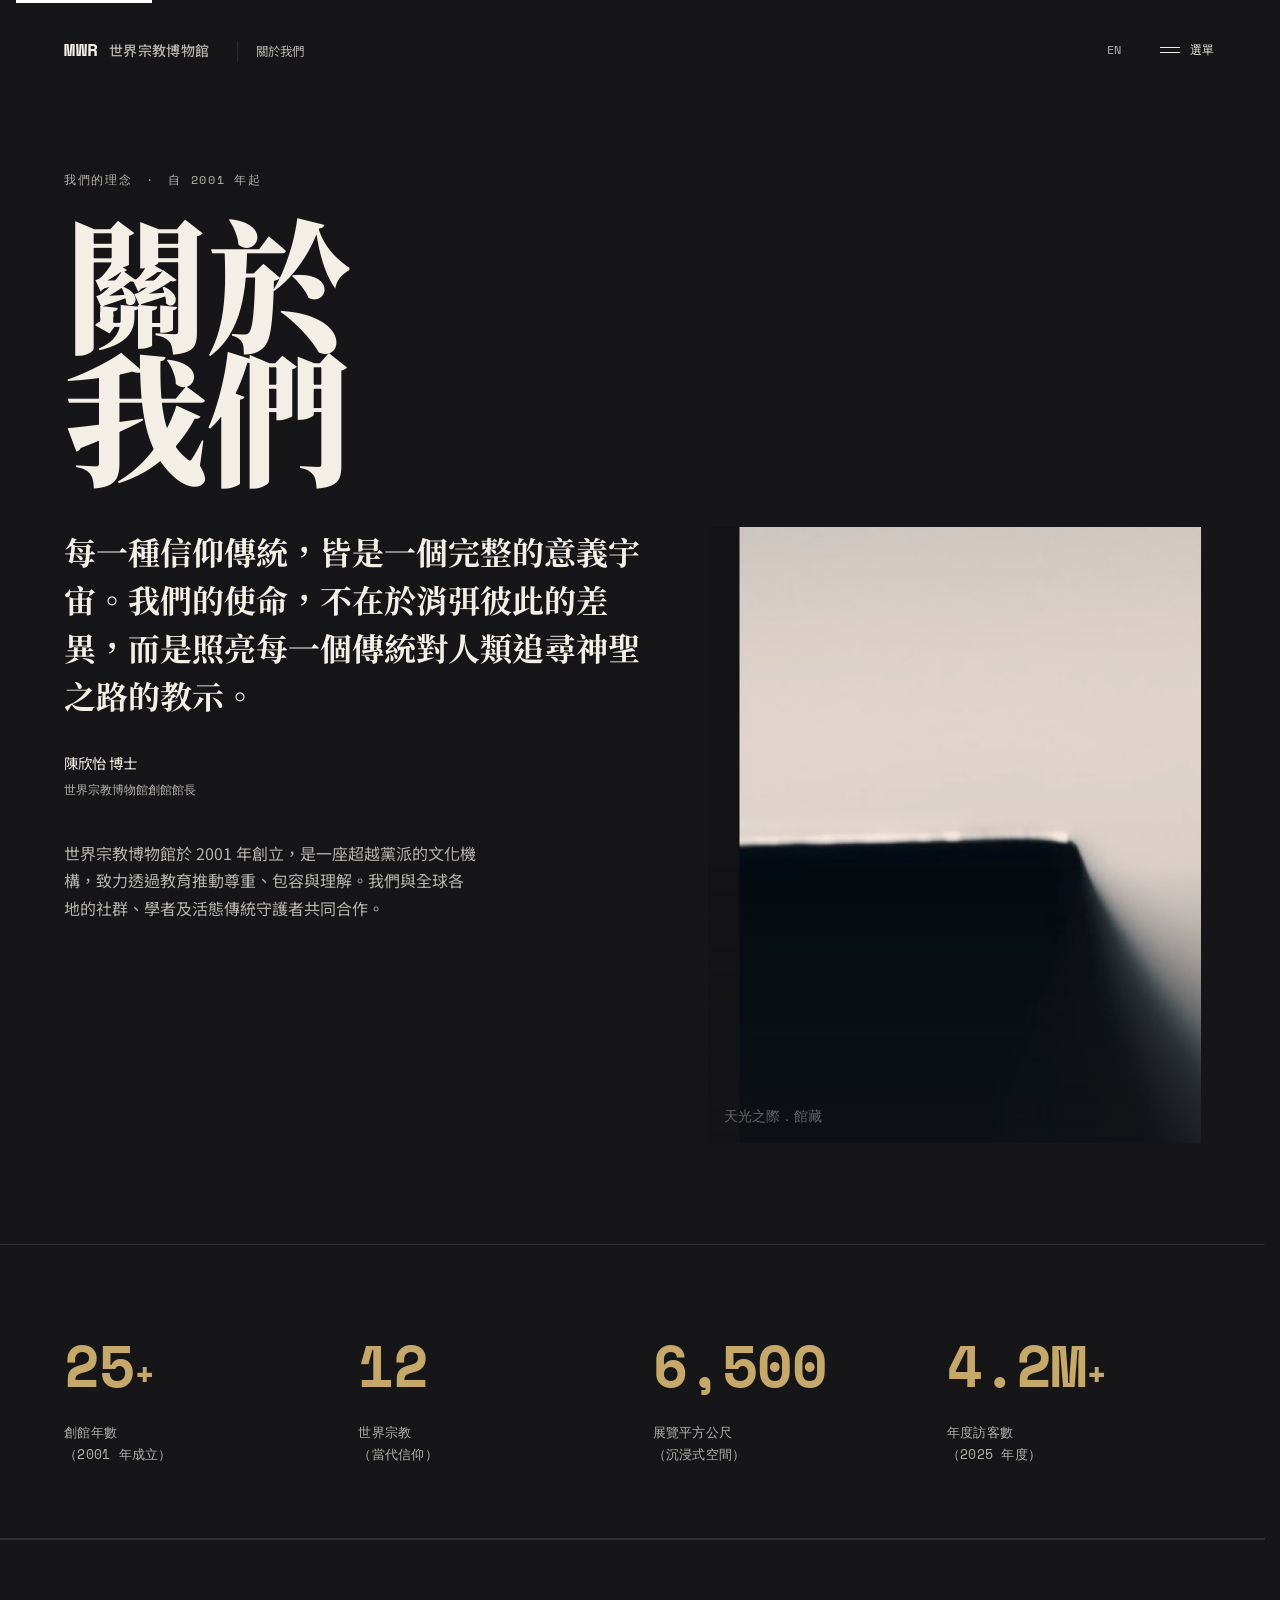
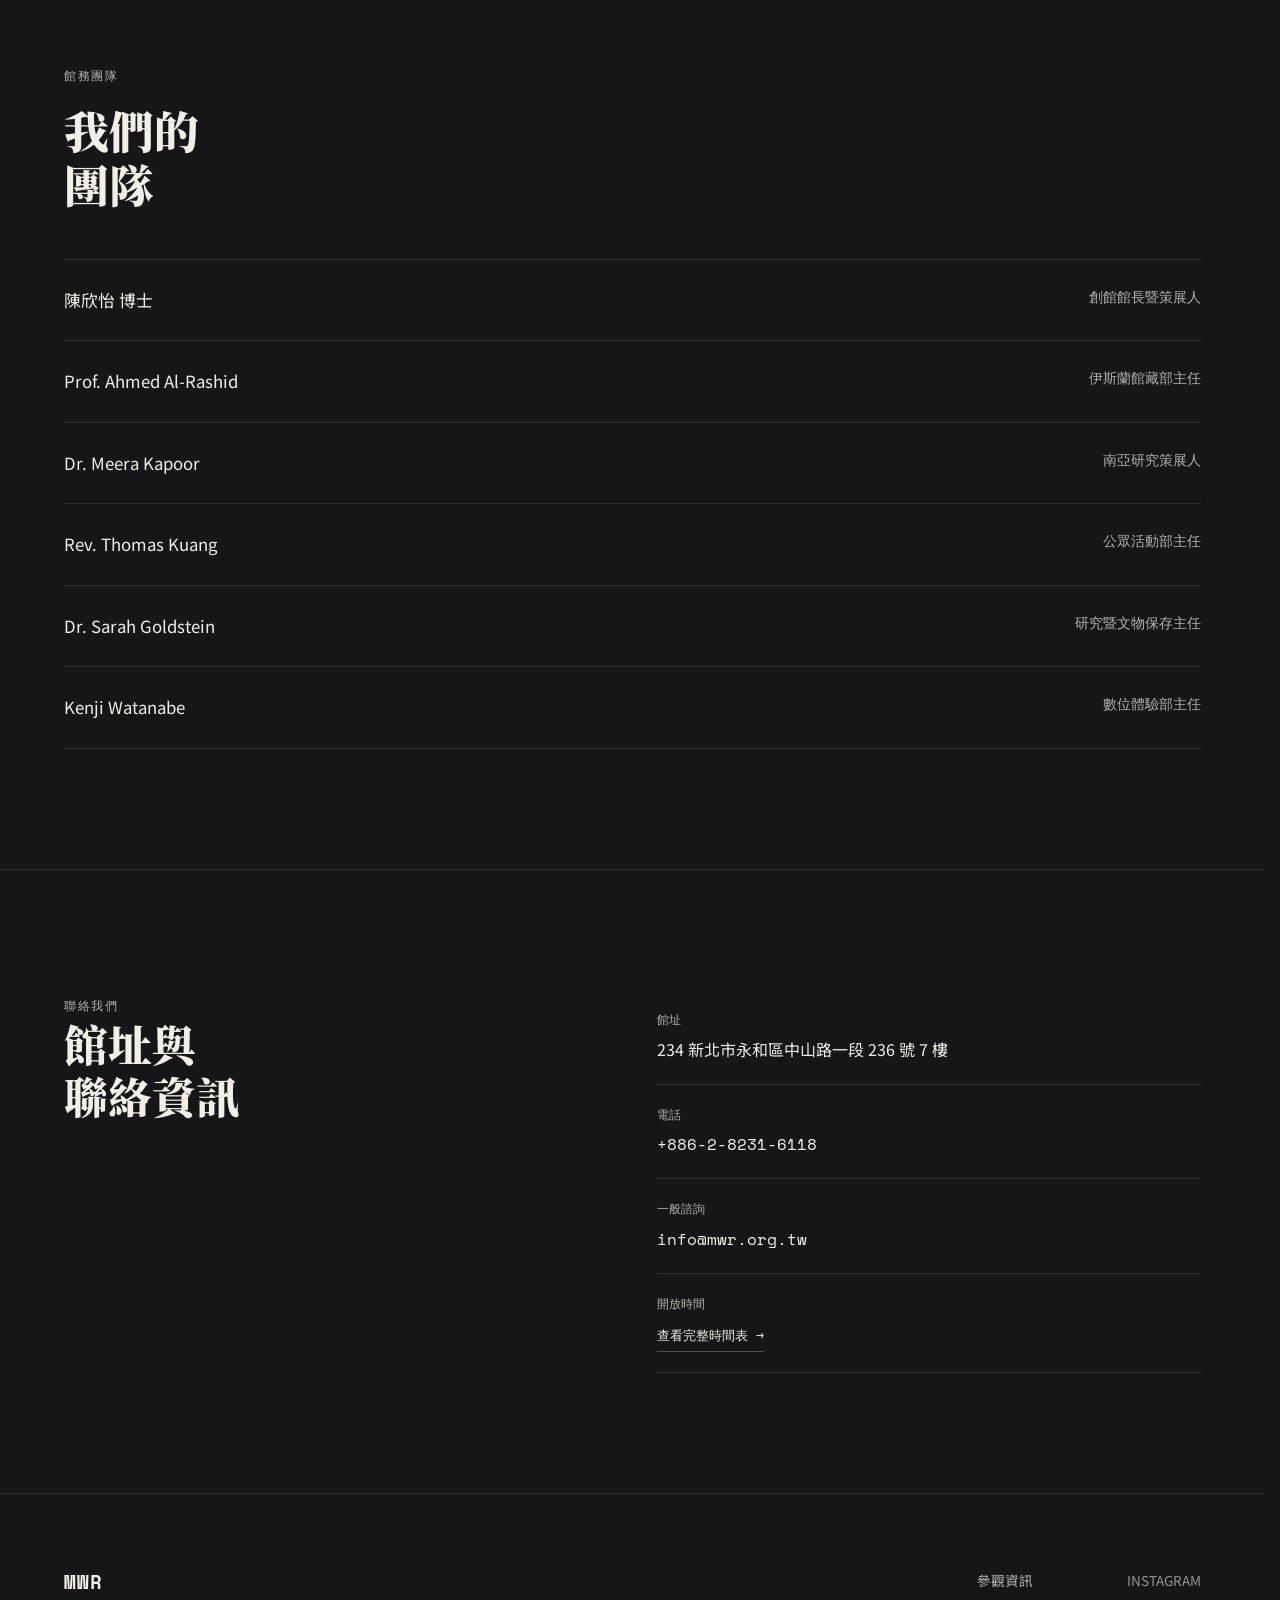
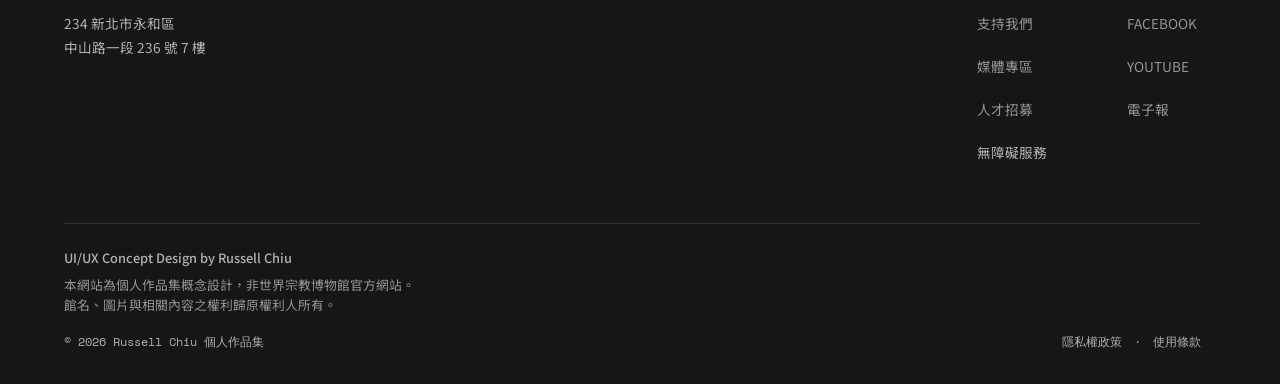
==== commit fc64600d: "Rework homepage IA and simplify header to a single overlay nav Reorders the homepage into a clearer " ====
--- a/about.html
+++ b/about.html
@@ -24,16 +24,8 @@
       <span class="crumb" data-i18n="crumb.about">關於我們</span>
     </a>
 
-    <nav class="primary-nav" aria-label="主要導覽">
-      <a href="visit-hours.html" class="primary-nav-link" data-nav-target="visit" data-i18n="primarynav.visit">參觀資訊</a>
-      <a href="exhibitions.html" class="primary-nav-link" data-nav-target="exhibitions" data-i18n="primarynav.exhibitions">展覽活動</a>
-      <a href="collection.html" class="primary-nav-link" data-nav-target="collection" data-i18n="primarynav.collection">館藏探索</a>
-      <a href="about.html" class="primary-nav-link" data-nav-target="about" data-i18n="primarynav.about">關於宗博館</a>
-    </nav>
-
     <div class="header-actions">
       <button type="button" class="lang-toggle" aria-label="切換為英文" title="切換為英文">EN</button>
-      <a href="visit-hours.html" class="btn btn-primary btn-compact header-cta" data-i18n="home.hero.cta1">規劃參觀</a>
       <button class="menu-toggle" data-menu-toggle aria-expanded="false" aria-controls="nav-overlay" aria-label="開啟導覽選單">
         <span class="bars"><span></span><span></span></span>
         <span data-i18n="nav.menu">選單</span>
@@ -65,10 +57,10 @@
     </div>
     <div class="nav-overlay-foot">
       <div class="social">
-        <span class="is-disabled" aria-disabled="true" data-i18n-title="misc.conceptOnly" title="Concept feature">INSTAGRAM</span>
-        <span class="is-disabled" aria-disabled="true" data-i18n-title="misc.conceptOnly" title="Concept feature">FACEBOOK</span>
-        <span class="is-disabled" aria-disabled="true" data-i18n-title="misc.conceptOnly" title="Concept feature">YOUTUBE</span>
-        <span class="is-disabled" aria-disabled="true" data-i18n="nav.newsletter" data-i18n-title="misc.conceptOnly" title="Concept feature">電子報</span>
+        <span class="is-disabled" aria-disabled="true">INSTAGRAM</span>
+        <span class="is-disabled" aria-disabled="true">FACEBOOK</span>
+        <span class="is-disabled" aria-disabled="true">YOUTUBE</span>
+        <span class="is-disabled" aria-disabled="true" data-i18n="nav.newsletter">電子報</span>
       </div>
       <div class="visit-info" data-i18n="nav.visitinfo">台灣．新北市永和區　·　週二至週日．10:00–17:00，週一休館</div>
     </div>
@@ -158,23 +150,27 @@
       <div class="footer-links">
         <div class="footer-col">
           <a href="visit-hours.html" data-i18n="footer.visitinfo">參觀資訊</a>
-          <span class="is-disabled" aria-disabled="true" data-i18n="footer.support" data-i18n-title="misc.conceptOnly" title="Concept feature">支持我們</span>
-          <span class="is-disabled" aria-disabled="true" data-i18n="footer.press" data-i18n-title="misc.conceptOnly" title="Concept feature">媒體專區</span>
-          <span class="is-disabled" aria-disabled="true" data-i18n="footer.careers" data-i18n-title="misc.conceptOnly" title="Concept feature">人才招募</span>
+          <span class="is-disabled" aria-disabled="true" data-i18n="footer.support">支持我們</span>
+          <span class="is-disabled" aria-disabled="true" data-i18n="footer.press">媒體專區</span>
+          <span class="is-disabled" aria-disabled="true" data-i18n="footer.careers">人才招募</span>
           <a href="visit-accessibility.html" data-i18n="footer.accessibility">無障礙服務</a>
         </div>
         <div class="footer-col">
-          <span class="is-disabled" aria-disabled="true" data-i18n-title="misc.conceptOnly" title="Concept feature">INSTAGRAM</span>
-          <span class="is-disabled" aria-disabled="true" data-i18n-title="misc.conceptOnly" title="Concept feature">FACEBOOK</span>
-          <span class="is-disabled" aria-disabled="true" data-i18n-title="misc.conceptOnly" title="Concept feature">YOUTUBE</span>
-          <span class="is-disabled" aria-disabled="true" data-i18n="footer.newsletter" data-i18n-title="misc.conceptOnly" title="Concept feature">電子報</span>
+          <span class="is-disabled" aria-disabled="true">INSTAGRAM</span>
+          <span class="is-disabled" aria-disabled="true">FACEBOOK</span>
+          <span class="is-disabled" aria-disabled="true">YOUTUBE</span>
+          <span class="is-disabled" aria-disabled="true" data-i18n="footer.newsletter">電子報</span>
         </div>
       </div>
     </div>
     <div class="footer-bottom">
-      <p class="footer-disclaimer" data-i18n="footer.disclaimer">本網站為 UI/UX 概念設計作品，非世界宗教博物館官方網站。</p>
+      <div class="footer-disclaimer">
+        <p data-i18n="footer.credit">UI/UX Concept Design by Russell Chiu</p>
+        <p data-i18n="footer.disclaimer">本網站為個人作品集概念設計，非世界宗教博物館官方網站。</p>
+        <p data-i18n="footer.rightsNote">館名、圖片與相關內容之權利歸原權利人所有。</p>
+      </div>
       <div class="footer-bottom-row">
-        <span data-i18n="footer.copyright">© 2026 世界宗教博物館 版權所有</span>
+        <span data-i18n="footer.copyright">© 2026 Russell Chiu 個人作品集</span>
         <span data-i18n="footer.legal">隱私權政策　·　使用條款</span>
       </div>
     </div>
--- a/css/style.css
+++ b/css/style.css
@@ -50,9 +50,6 @@
 html {
   background: var(--color-bg);
   scroll-behavior: smooth;
-}
-
-html {
   font-size: 100%; /* 16px base */
   /* Reserves the scrollbar's width permanently so that locking scroll while
      the nav overlay is open (body.nav-open { overflow: hidden }) doesn't
@@ -253,12 +250,6 @@
   margin-bottom: 8px;
 }
 
-.page-intro-sub {
-  margin-top: 24px;
-  color: var(--color-text-secondary);
-  font-size: 0.85rem;
-}
-
 /* ==========================================================================
    Top navigation
    ========================================================================== */
@@ -325,40 +316,6 @@
   }
 }
 
-/* ---- Desktop primary navigation (>900px) ---- */
-
-.primary-nav {
-  display: none;
-  align-items: center;
-  gap: 34px;
-  font-family: var(--font-mono);
-  font-size: 0.8rem;
-  letter-spacing: 0.03em;
-}
-
-.primary-nav-link {
-  position: relative;
-  color: var(--color-text-secondary);
-  padding: 8px 1px;
-  transition: color 0.2s var(--ease);
-}
-.primary-nav-link:hover,
-.primary-nav-link:focus-visible {
-  color: var(--color-text);
-}
-.primary-nav-link.is-active {
-  color: var(--color-text);
-}
-.primary-nav-link.is-active::after {
-  content: "";
-  position: absolute;
-  left: 0;
-  right: 0;
-  bottom: 0;
-  height: 2px;
-  background: var(--color-gold);
-}
-
 .header-actions {
   display: flex;
   align-items: center;
@@ -382,29 +339,9 @@
   color: var(--color-text);
 }
 
-/* a.header-cta (element + class) is used rather than plain .header-cta so
-   this reliably beats .btn's later display:inline-flex rule — two
-   single-class selectors of equal specificity would otherwise resolve by
-   source order alone, and .btn happens to come after this in the cascade. */
-a.header-cta {
-  display: none;
-}
-
-@media (min-width: 901px) {
-  .primary-nav {
-    display: flex;
-  }
-  a.header-cta {
-    display: inline-flex;
-  }
-  .menu-toggle {
-    display: none;
-  }
-  .crumb {
-    display: none;
-  }
-}
-
+/* The hamburger + "選單" trigger is now the single, universal entry point
+   to navigation at every viewport width — there's no separate desktop nav
+   to swap in above 900px, so this has no display:none media override. */
 .menu-toggle {
   display: flex;
   align-items: center;
@@ -686,31 +623,16 @@
   border-color: var(--color-text);
 }
 
-/* ---- disabled / concept-only affordance: used wherever a link has no real
-   destination yet, instead of a href="#" that goes nowhere ---- */
+/* ---- disabled affordance: used wherever a link has no real destination
+   yet, instead of a href="#" that goes nowhere. Uses the muted (not
+   disabled) text tier deliberately — these are normal-size labels, and
+   --color-text-disabled only clears WCAG AA at large-text sizes. ---- */
 
 .is-disabled {
-  color: var(--color-text-disabled) !important;
+  color: var(--color-text-muted) !important;
   border-color: transparent !important;
   cursor: default;
   pointer-events: none;
-}
-
-.disabled-note {
-  font-family: var(--font-sans);
-  font-size: 0.75em;
-  margin-left: 6px;
-  font-style: italic;
-}
-
-.disabled-badge {
-  display: inline-flex;
-  align-items: center;
-  gap: 8px;
-  color: var(--color-text-disabled);
-  font-family: var(--font-mono);
-  font-size: 0.78rem;
-  cursor: default;
 }
 
 /* ==========================================================================
@@ -824,11 +746,18 @@
 }
 
 .footer-disclaimer {
+  max-width: 62ch;
+}
+.footer-disclaimer p {
   font-family: var(--font-sans);
   font-size: 0.8rem;
   line-height: 1.6;
-  color: var(--color-text-secondary);
-  max-width: 62ch;
+  color: var(--color-text-muted);
+}
+.footer-disclaimer p:first-child {
+  color: var(--color-text-secondary);
+  font-weight: 500;
+  margin-bottom: 6px;
 }
 
 .footer-bottom-row {
